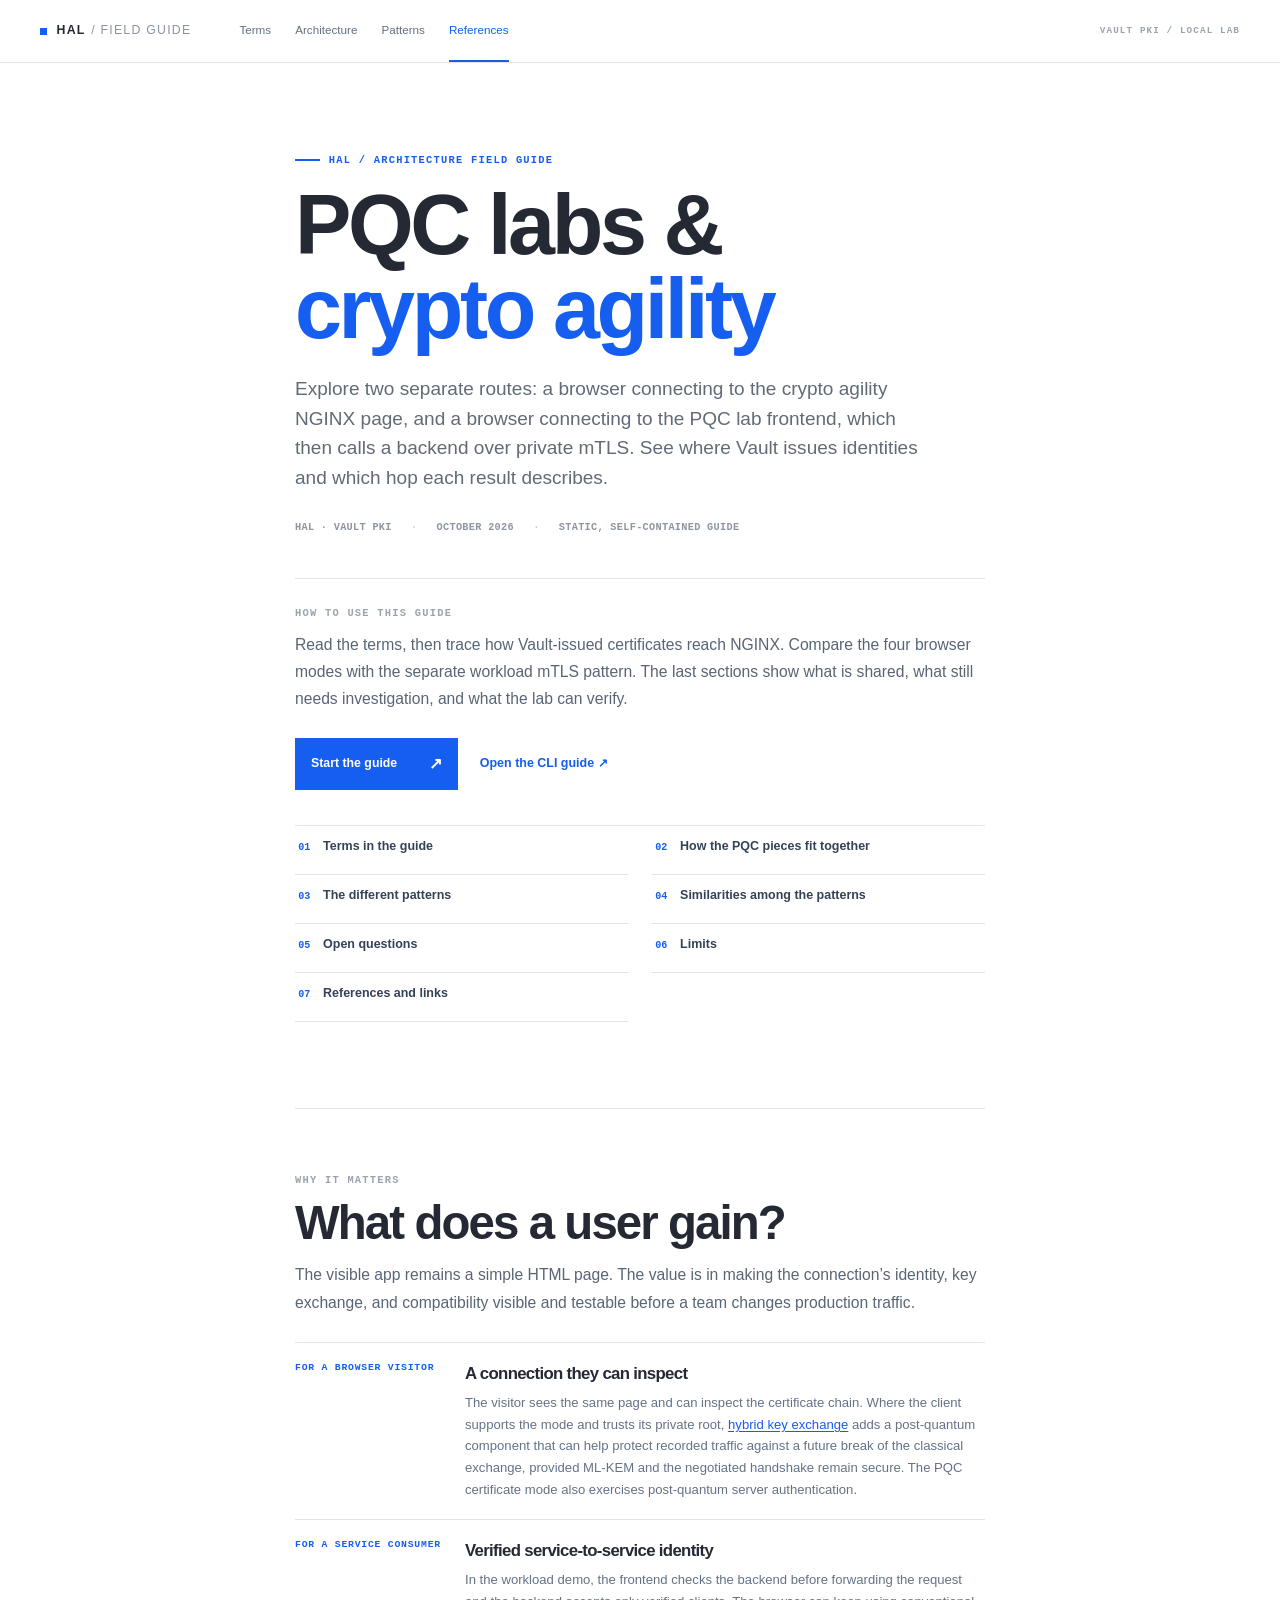
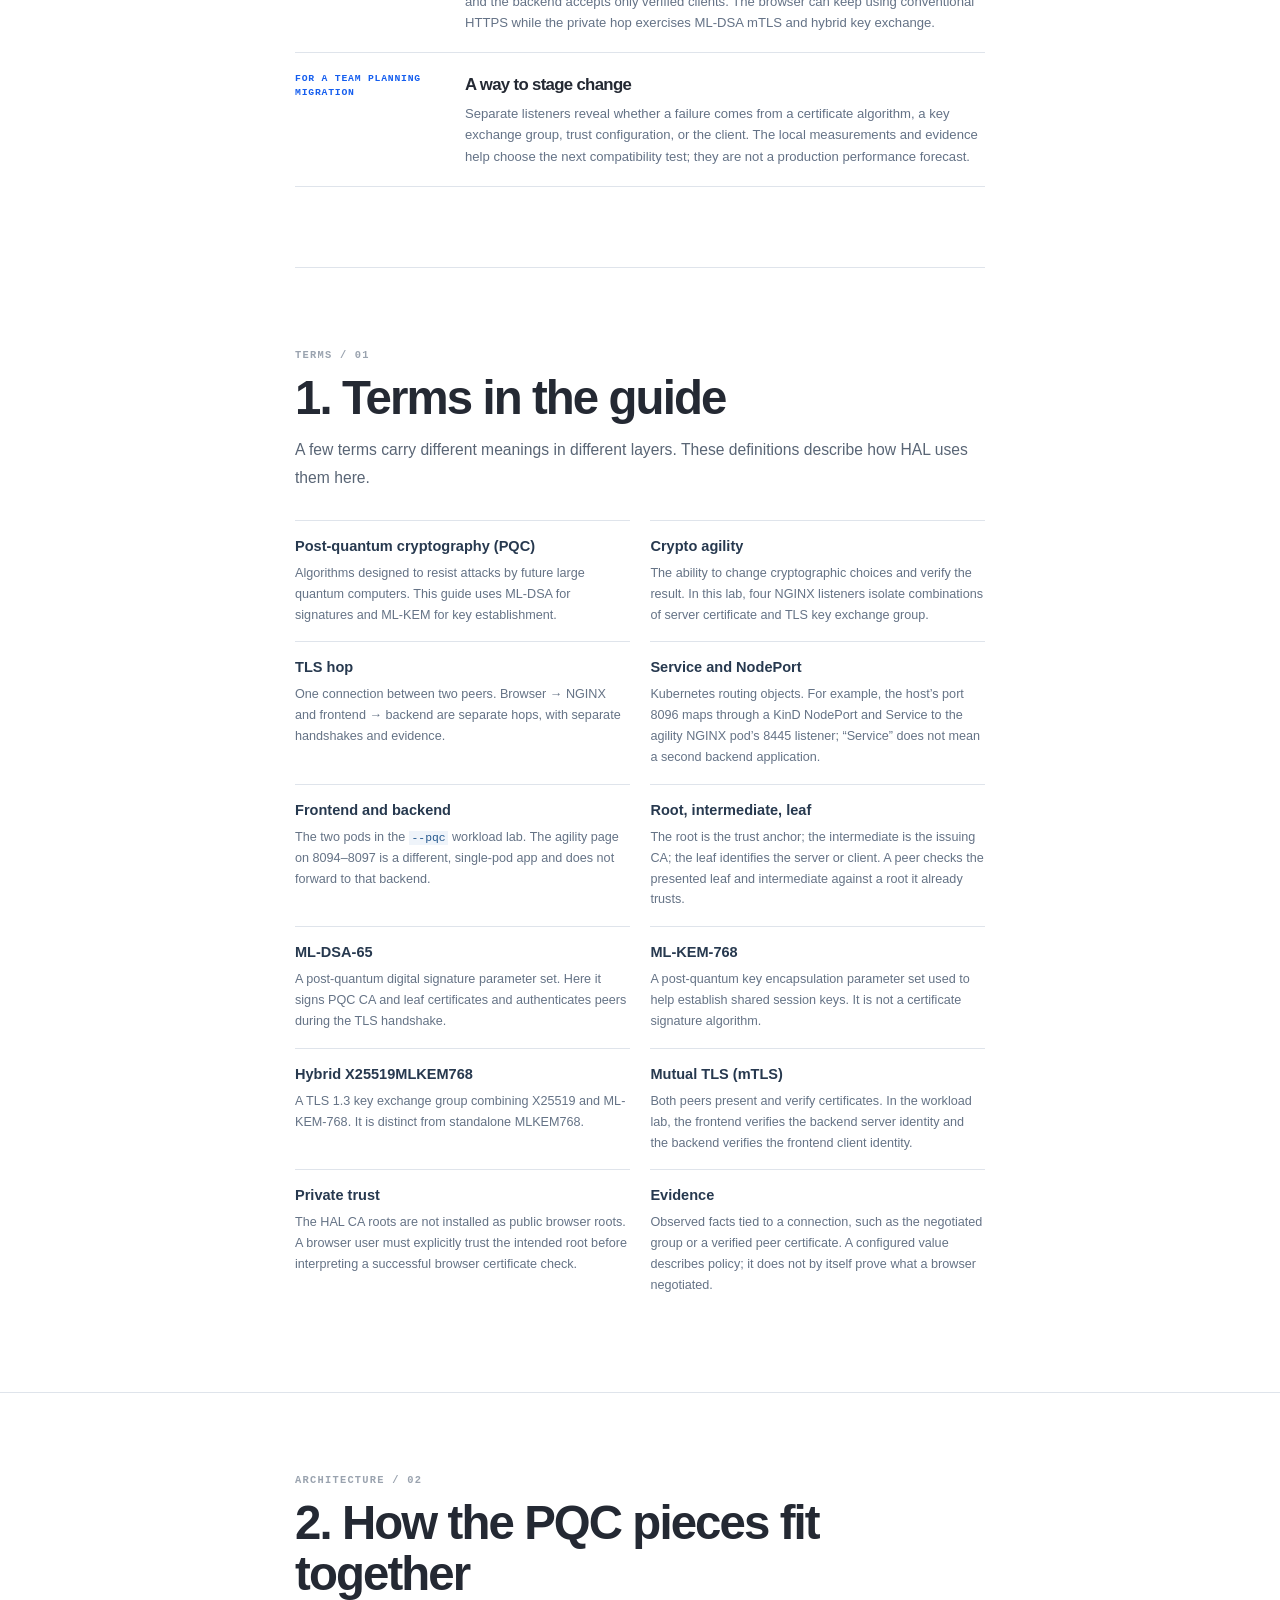
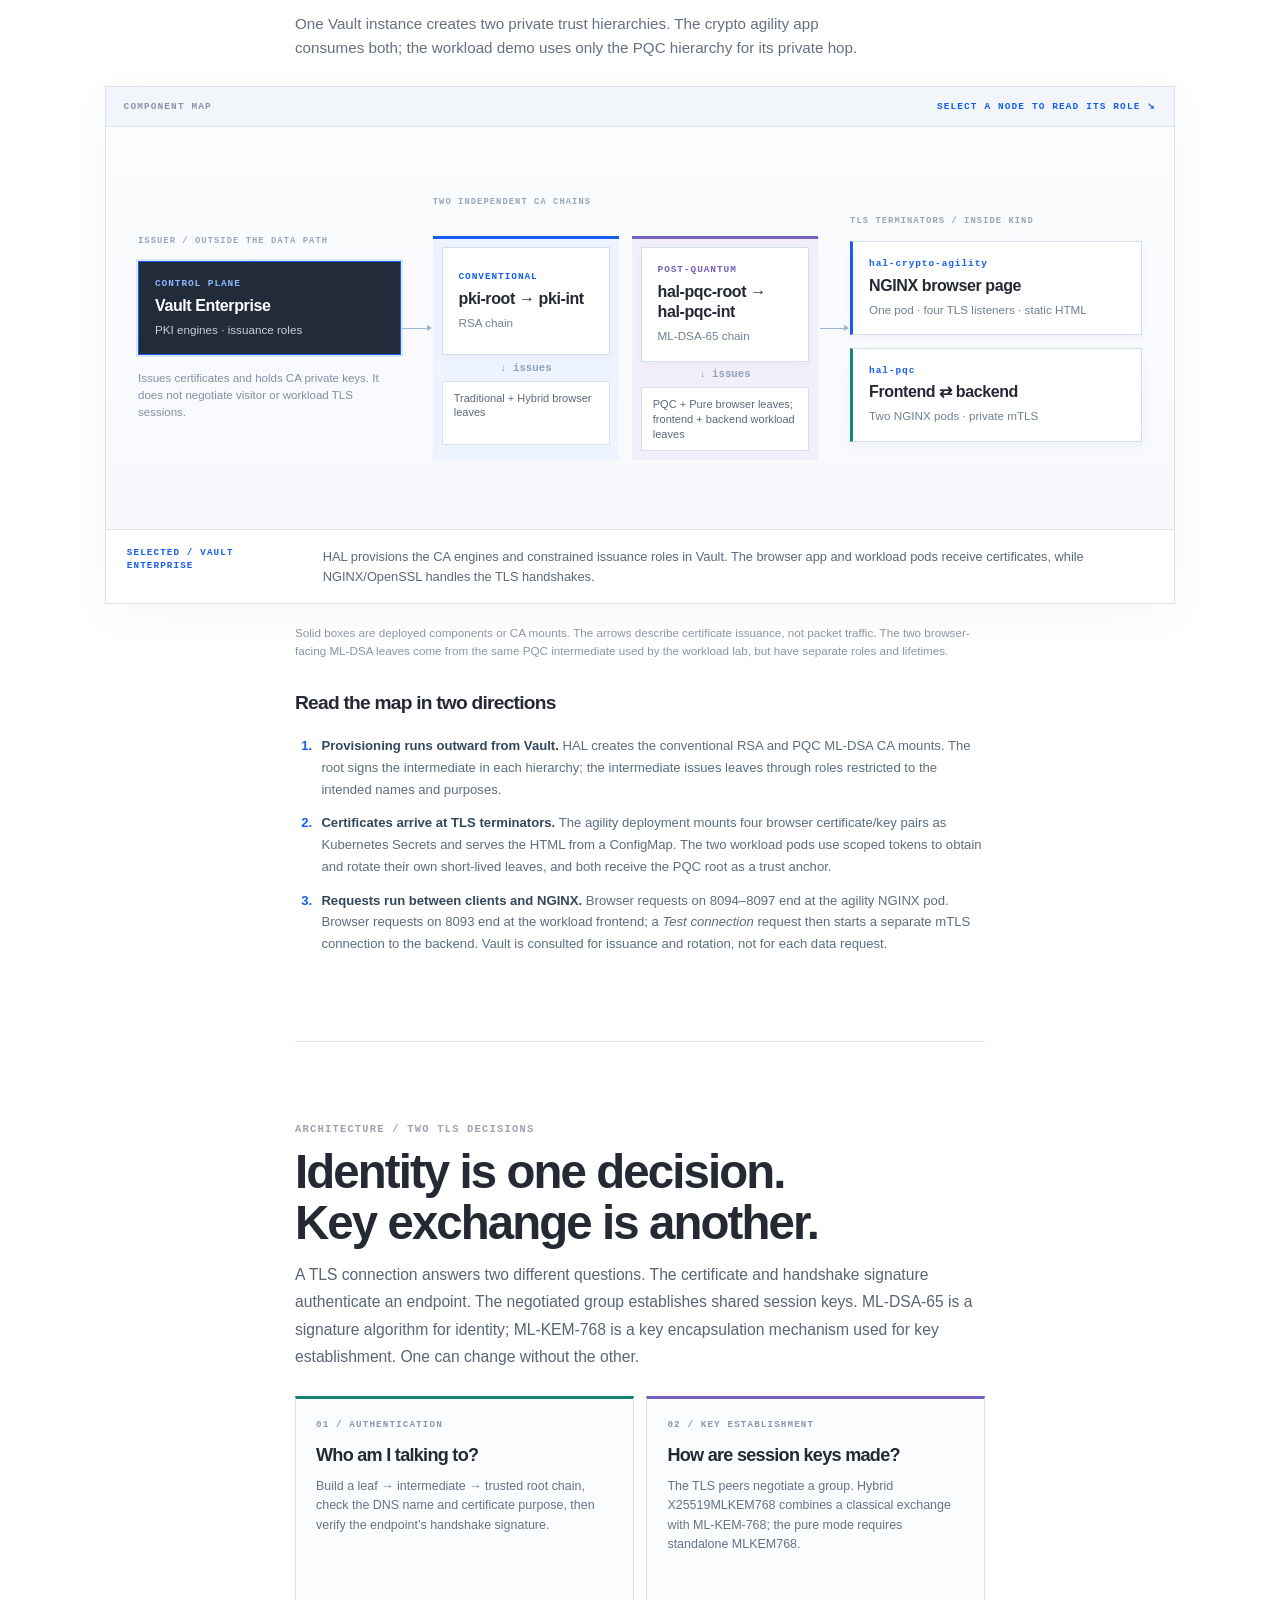
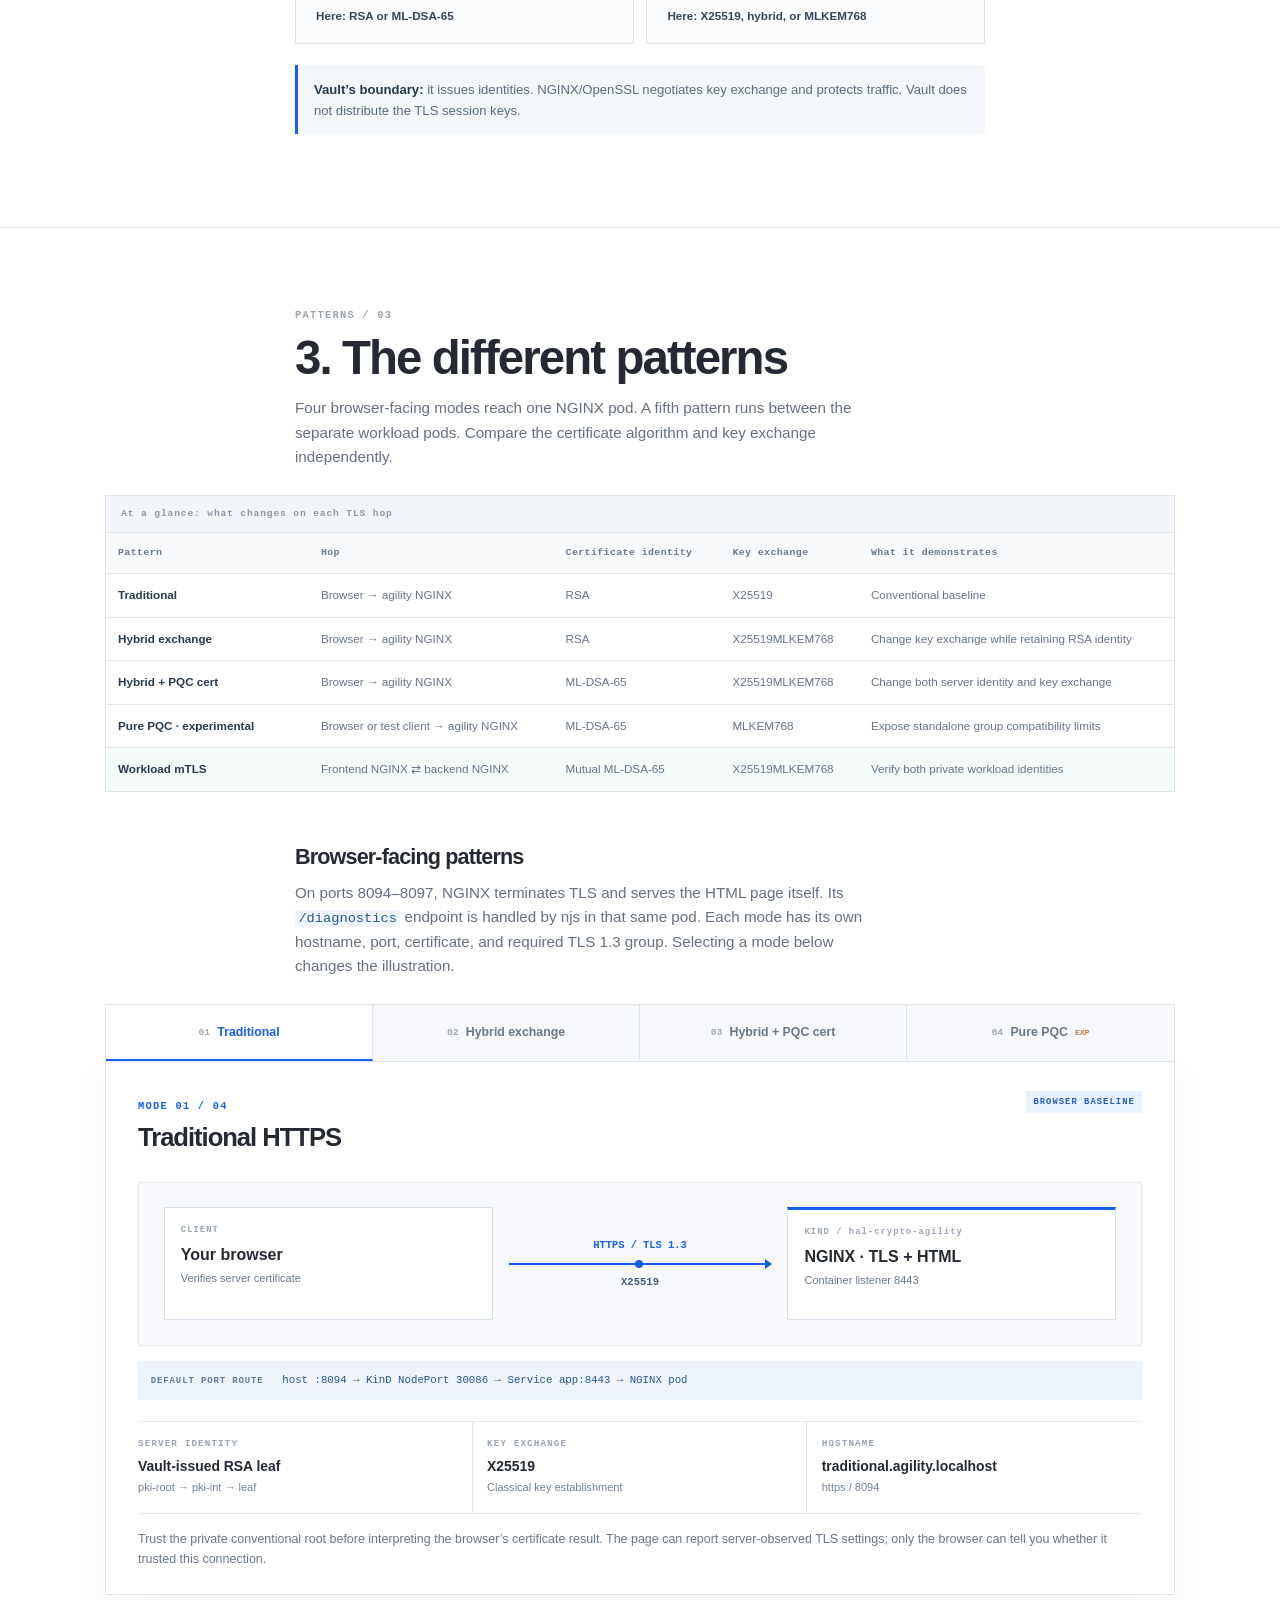
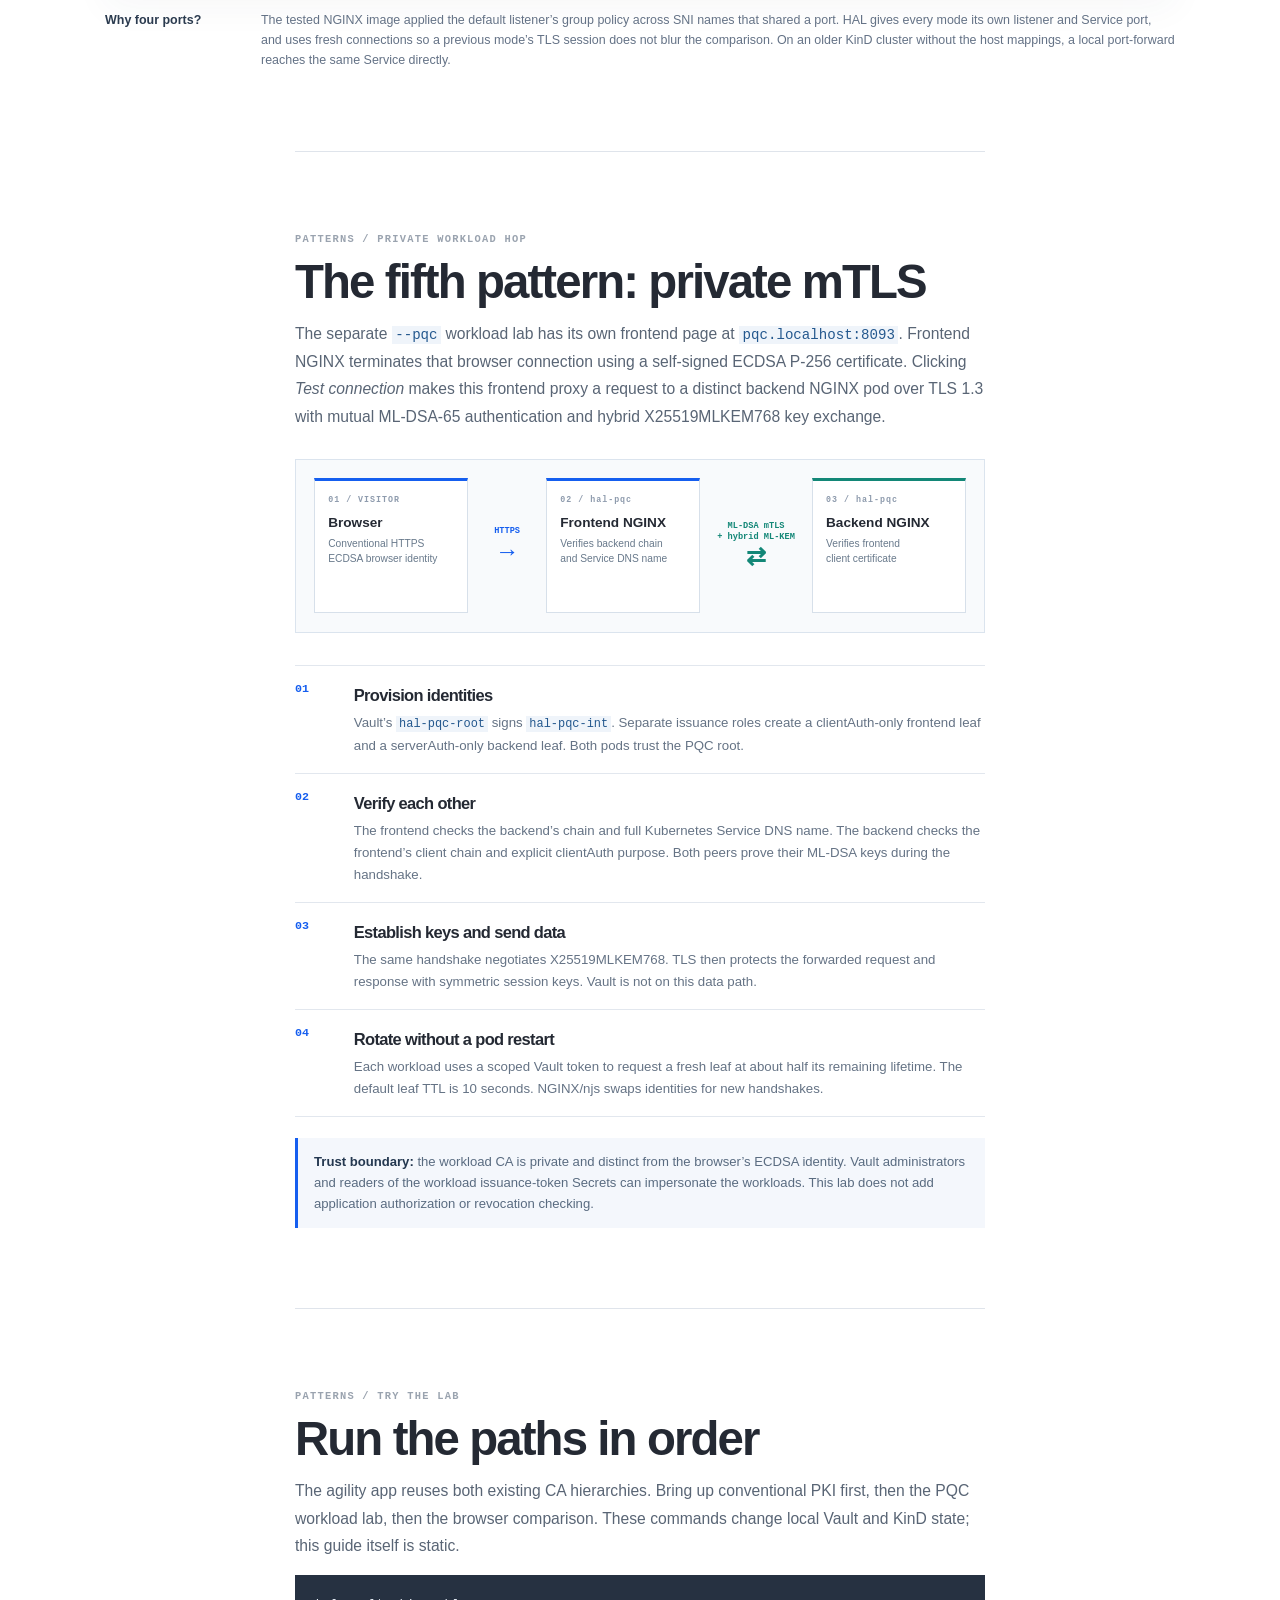
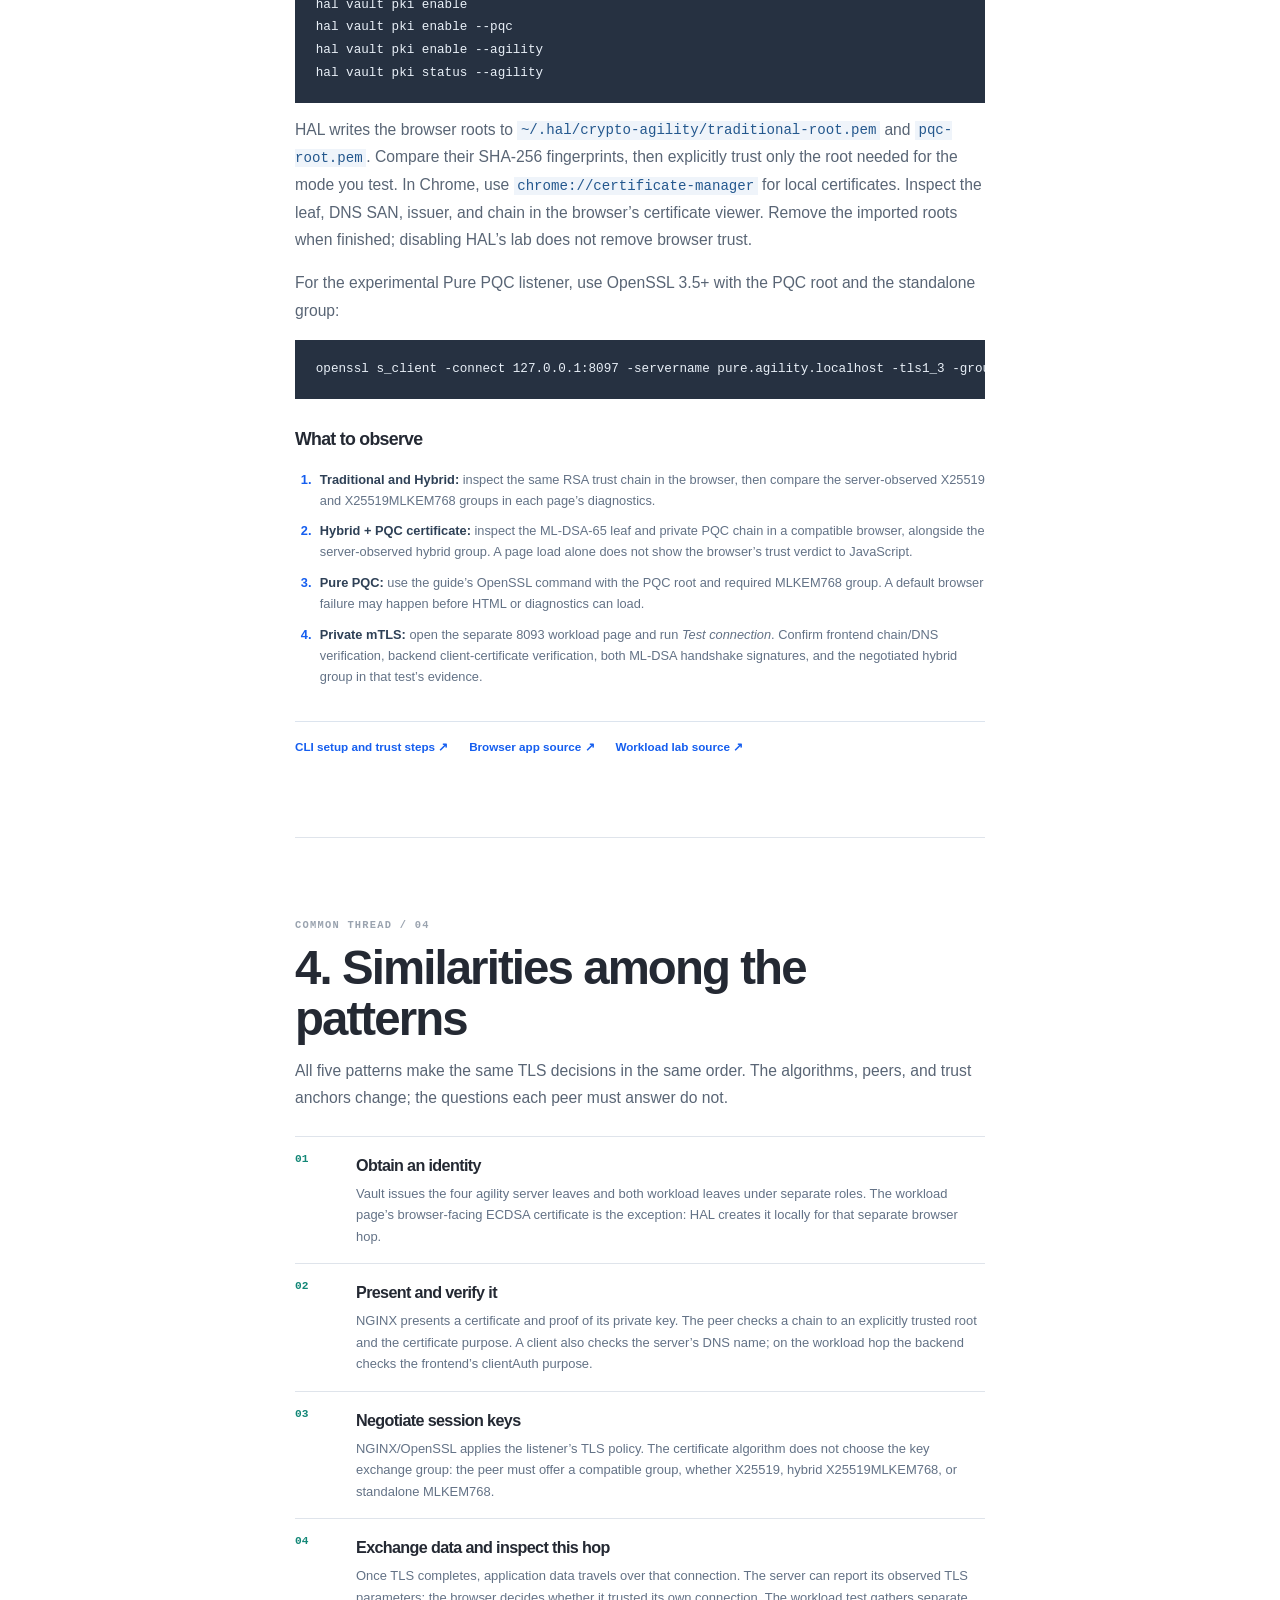
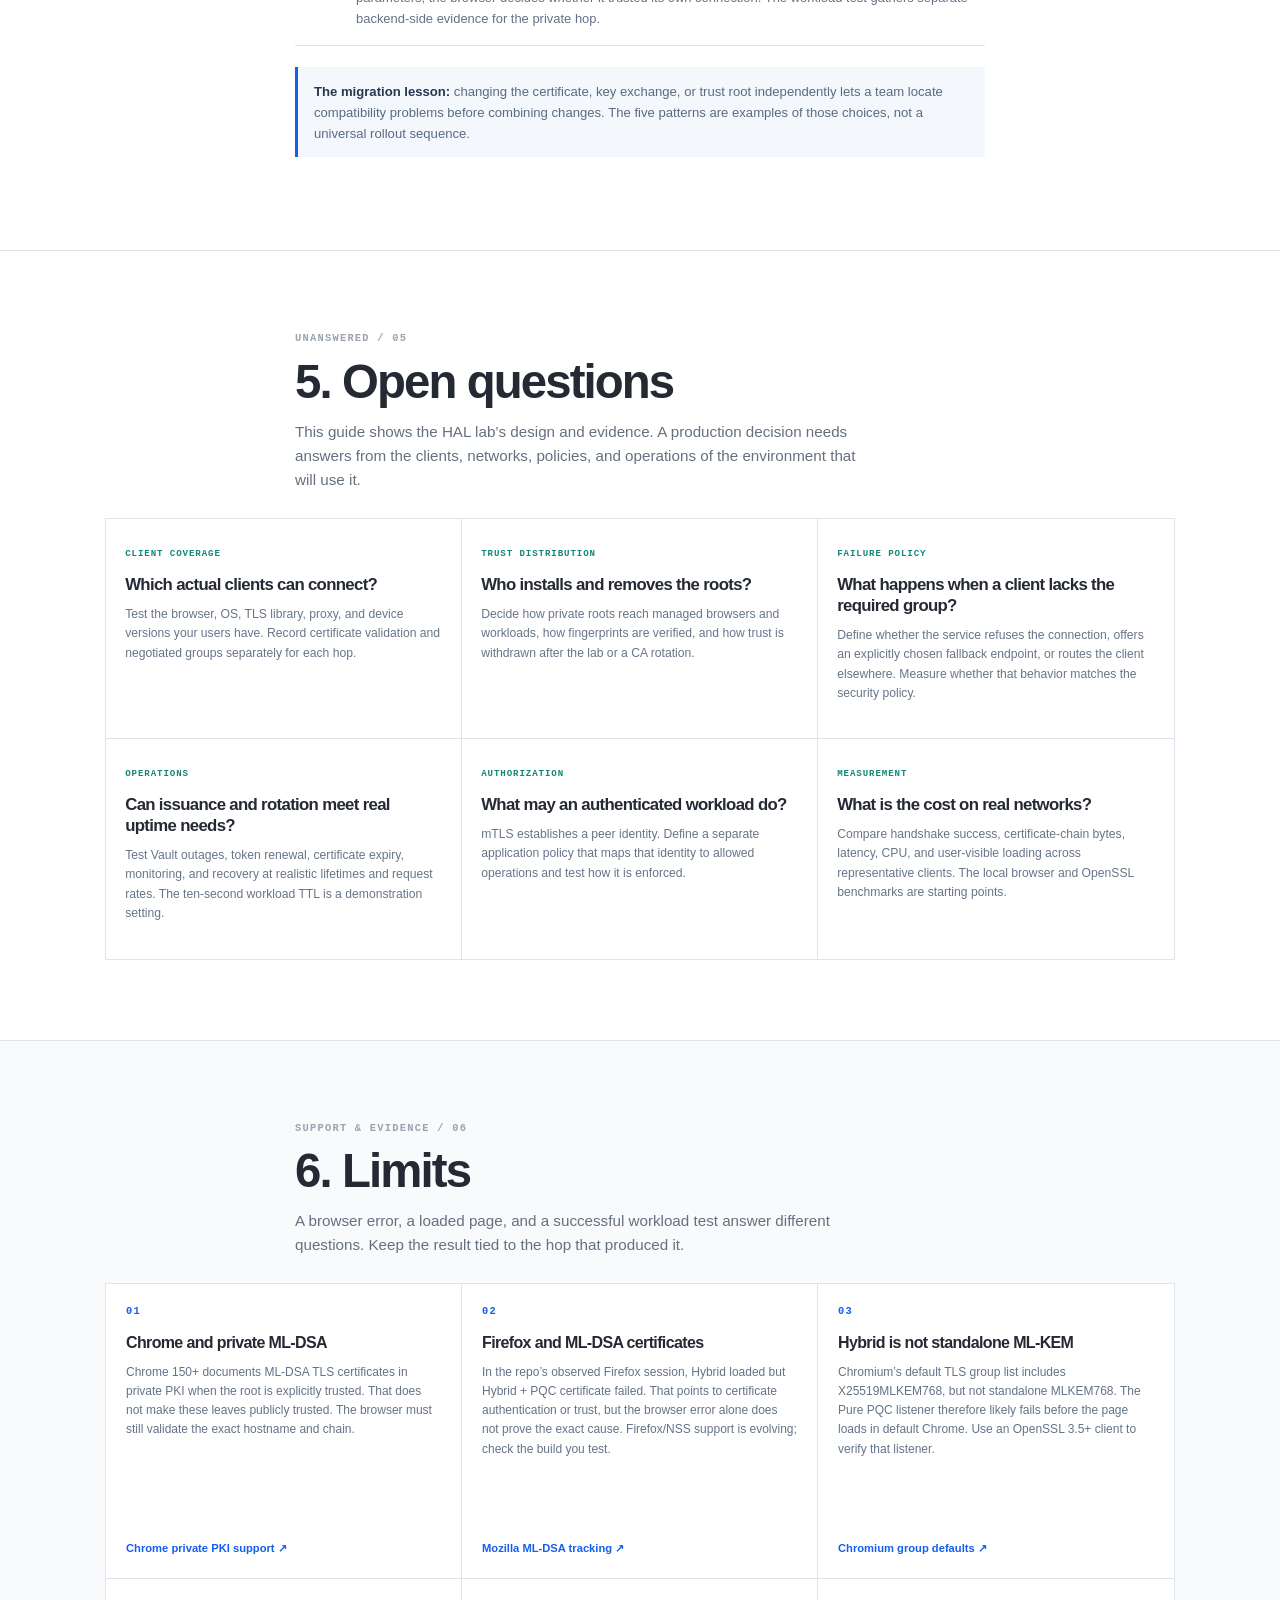
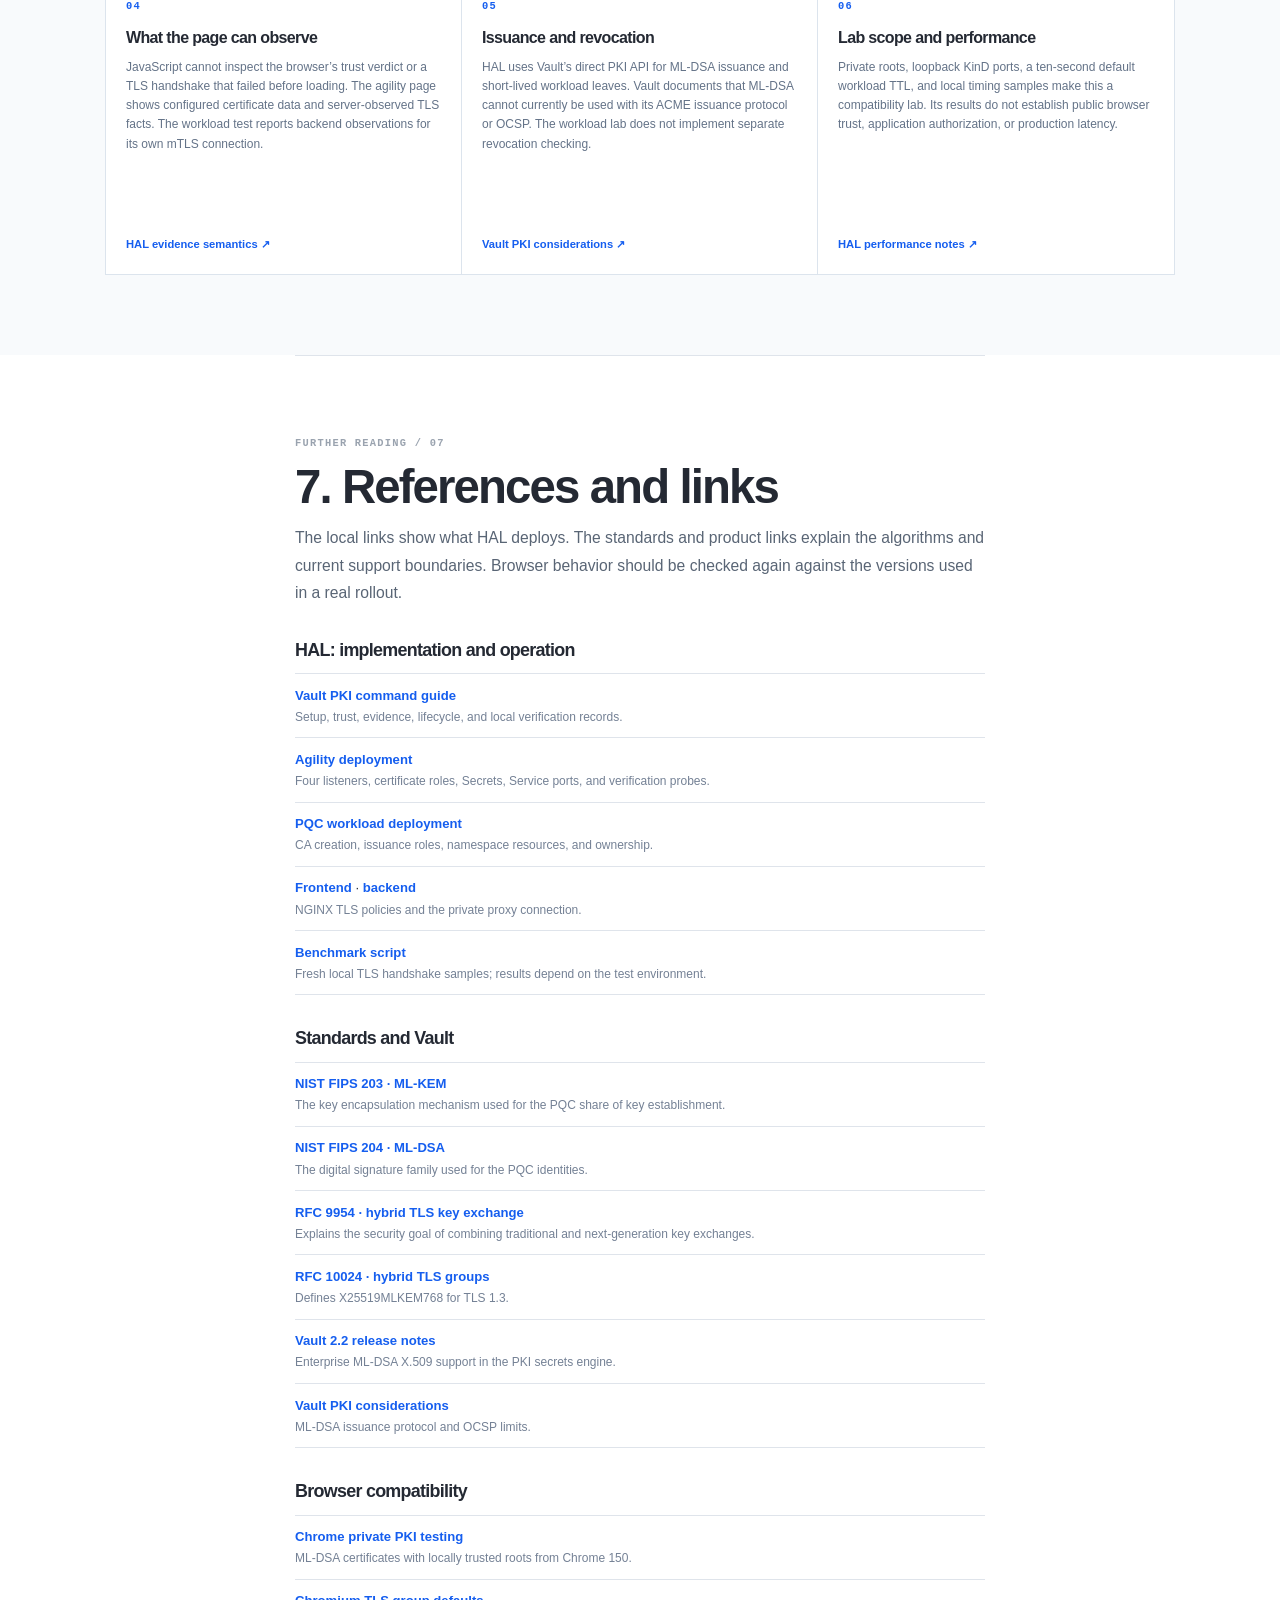
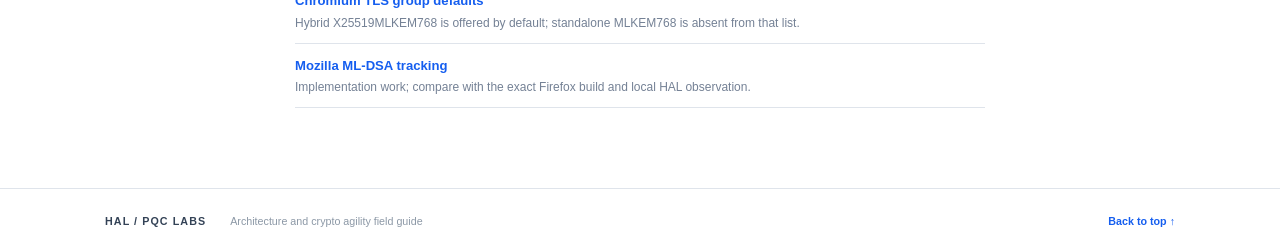
==== docs/pqc-architecture/index.html @ ea477fa9 "feat(vault pki): add browser crypto agility demo Add four HTTPS modes covering traditional, hybrid, " ====
<!doctype html>
<html lang="en">
<head>
  <meta charset="utf-8">
  <meta name="viewport" content="width=device-width, initial-scale=1">
  <meta name="color-scheme" content="light">
  <meta name="description" content="An illustrated guide to HAL's Vault PKI, post-quantum workload lab, and browser crypto agility demo.">
  <title>PQC labs &amp; crypto agility — HAL field guide</title>
  <link rel="stylesheet" href="./styles.css">
  <script src="./app.js" defer></script>
</head>
<body>
  <a class="skip-link" href="#main">Skip to content</a>
  <header class="site-header">
    <div class="site-header__inner">
      <a class="brand" href="#top" aria-label="HAL field guide, back to top"><span class="brand__mark" aria-hidden="true"></span> HAL <span class="brand__light">/ FIELD GUIDE</span></a>
      <nav class="site-nav" aria-label="Guide sections"><a href="#terms">Terms</a><a href="#map">Architecture</a><a href="#browser-paths">Patterns</a><a href="#references">References</a></nav>
      <span class="header-tag">VAULT PKI / LOCAL LAB</span>
    </div>
  </header>
  <main id="main">
    <section class="hero reading" id="top" aria-labelledby="page-title">
      <div class="eyebrow"><span class="eyebrow__line"></span> HAL / ARCHITECTURE FIELD GUIDE</div>
      <h1 id="page-title">PQC labs &amp;<br><em>crypto agility</em></h1>
      <p class="hero__lead">Explore two separate routes: a browser connecting to the crypto agility NGINX page, and a browser connecting to the PQC lab frontend, which then calls a backend over private mTLS. See where Vault issues identities and which hop each result describes.</p>
      <div class="hero__meta"><span>HAL · Vault PKI</span><span>October 2026</span><span>Static, self-contained guide</span></div>
      <div class="hero__rule"></div>
      <div class="section-kicker">HOW TO USE THIS GUIDE</div>
      <p class="body-copy">Read the terms, then trace how Vault-issued certificates reach NGINX. Compare the four browser modes with the separate workload mTLS pattern. The last sections show what is shared, what still needs investigation, and what the lab can verify.</p>
      <div class="hero__actions"><a class="button button--primary" href="#value">Start the guide <span aria-hidden="true">↗</span></a><a class="text-link" href="../commands/vault-pki.md">Open the CLI guide <span aria-hidden="true">↗</span></a></div>
      <ol class="contents-list" aria-label="Contents">
        <li><a href="#terms"><span>01</span> Terms in the guide</a></li>
        <li><a href="#map"><span>02</span> How the PQC pieces fit together</a></li>
        <li><a href="#browser-paths"><span>03</span> The different patterns</a></li>
        <li><a href="#similarities"><span>04</span> Similarities among the patterns</a></li>
        <li><a href="#questions"><span>05</span> Open questions</a></li>
        <li><a href="#limits"><span>06</span> Limits</a></li>
        <li><a href="#references"><span>07</span> References and links</a></li>
      </ol>
    </section>

    <section class="section reading value-section" id="value" aria-labelledby="value-title">
      <span class="section-kicker">WHY IT MATTERS</span><h2 id="value-title">What does a user gain?</h2>
      <p class="body-copy">The visible app remains a simple HTML page. The value is in making the connection’s identity, key exchange, and compatibility visible and testable before a team changes production traffic.</p>
      <div class="value-list">
        <article><span>FOR A BROWSER VISITOR</span><h3>A connection they can inspect</h3><p>The visitor sees the same page and can inspect the certificate chain. Where the client supports the mode and trusts its private root, <a href="https://www.rfc-editor.org/rfc/rfc9954.html">hybrid key exchange</a> adds a post-quantum component that can help protect recorded traffic against a future break of the classical exchange, provided ML-KEM and the negotiated handshake remain secure. The PQC certificate mode also exercises post-quantum server authentication.</p></article>
        <article><span>FOR A SERVICE CONSUMER</span><h3>Verified service-to-service identity</h3><p>In the workload demo, the frontend checks the backend before forwarding the request and the backend accepts only verified clients. The browser can keep using conventional HTTPS while the private hop exercises ML-DSA mTLS and hybrid key exchange.</p></article>
        <article><span>FOR A TEAM PLANNING MIGRATION</span><h3>A way to stage change</h3><p>Separate listeners reveal whether a failure comes from a certificate algorithm, a key exchange group, trust configuration, or the client. The local measurements and evidence help choose the next compatibility test; they are not a production performance forecast.</p></article>
      </div>
    </section>

    <section class="section reading" id="terms" aria-labelledby="terms-title">
      <span class="section-kicker">TERMS / 01</span><h2 id="terms-title">1. Terms in the guide</h2>
      <p class="body-copy">A few terms carry different meanings in different layers. These definitions describe how HAL uses them here.</p>
      <dl class="terms-list">
        <div><dt>Post-quantum cryptography (PQC)</dt><dd>Algorithms designed to resist attacks by future large quantum computers. This guide uses ML-DSA for signatures and ML-KEM for key establishment.</dd></div>
        <div><dt>Crypto agility</dt><dd>The ability to change cryptographic choices and verify the result. In this lab, four NGINX listeners isolate combinations of server certificate and TLS key exchange group.</dd></div>
        <div><dt>TLS hop</dt><dd>One connection between two peers. Browser → NGINX and frontend → backend are separate hops, with separate handshakes and evidence.</dd></div>
        <div><dt>Service and NodePort</dt><dd>Kubernetes routing objects. For example, the host’s port 8096 maps through a KinD NodePort and Service to the agility NGINX pod’s 8445 listener; “Service” does not mean a second backend application.</dd></div>
        <div><dt>Frontend and backend</dt><dd>The two pods in the <code>--pqc</code> workload lab. The agility page on 8094–8097 is a different, single-pod app and does not forward to that backend.</dd></div>
        <div><dt>Root, intermediate, leaf</dt><dd>The root is the trust anchor; the intermediate is the issuing CA; the leaf identifies the server or client. A peer checks the presented leaf and intermediate against a root it already trusts.</dd></div>
        <div><dt>ML-DSA-65</dt><dd>A post-quantum digital signature parameter set. Here it signs PQC CA and leaf certificates and authenticates peers during the TLS handshake.</dd></div>
        <div><dt>ML-KEM-768</dt><dd>A post-quantum key encapsulation parameter set used to help establish shared session keys. It is not a certificate signature algorithm.</dd></div>
        <div><dt>Hybrid X25519MLKEM768</dt><dd>A TLS 1.3 key exchange group combining X25519 and ML-KEM-768. It is distinct from standalone MLKEM768.</dd></div>
        <div><dt>Mutual TLS (mTLS)</dt><dd>Both peers present and verify certificates. In the workload lab, the frontend verifies the backend server identity and the backend verifies the frontend client identity.</dd></div>
        <div><dt>Private trust</dt><dd>The HAL CA roots are not installed as public browser roots. A browser user must explicitly trust the intended root before interpreting a successful browser certificate check.</dd></div>
        <div><dt>Evidence</dt><dd>Observed facts tied to a connection, such as the negotiated group or a verified peer certificate. A configured value describes policy; it does not by itself prove what a browser negotiated.</dd></div>
      </dl>
    </section>

    <section class="section section--wide" id="map" aria-labelledby="map-title">
      <div class="section-heading reading"><span class="section-kicker">ARCHITECTURE / 02</span><h2 id="map-title">2. How the PQC pieces fit together</h2><p>One Vault instance creates two private trust hierarchies. The crypto agility app consumes both; the workload demo uses only the PQC hierarchy for its private hop.</p></div>
      <div class="map-shell">
        <div class="map-topline"><span>COMPONENT MAP</span><span>SELECT A NODE TO READ ITS ROLE ↘</span></div>
        <div class="mind-map" aria-label="Vault PKI architecture map">
          <div class="map-source"><span class="map-caption">ISSUER / OUTSIDE THE DATA PATH</span><button class="map-node map-node--vault" type="button" data-map="vault" aria-pressed="true"><small>CONTROL PLANE</small><strong>Vault Enterprise</strong><span>PKI engines · issuance roles</span></button><div class="map-source-note">Issues certificates and holds CA private keys. It does not negotiate visitor or workload TLS sessions.</div></div>
          <div class="map-chains"><span class="map-caption">TWO INDEPENDENT CA CHAINS</span><div class="chain-group chain-group--classic"><button class="map-node" type="button" data-map="classic" aria-pressed="false"><small>CONVENTIONAL</small><strong>pki-root → pki-int</strong><span>RSA chain</span></button><div class="chain-arrow" aria-hidden="true">↓ issues</div><div class="chain-leaves">Traditional + Hybrid browser leaves</div></div><div class="chain-group chain-group--pqc"><button class="map-node" type="button" data-map="pqc" aria-pressed="false"><small>POST-QUANTUM</small><strong>hal-pqc-root → hal-pqc-int</strong><span>ML-DSA-65 chain</span></button><div class="chain-arrow" aria-hidden="true">↓ issues</div><div class="chain-leaves">PQC + Pure browser leaves; frontend + backend workload leaves</div></div></div>
          <div class="map-consumers"><span class="map-caption">TLS TERMINATORS / INSIDE KIND</span><button class="map-node map-node--app" type="button" data-map="agility" aria-pressed="false"><small>hal-crypto-agility</small><strong>NGINX browser page</strong><span>One pod · four TLS listeners · static HTML</span></button><button class="map-node map-node--workload" type="button" data-map="workloads" aria-pressed="false"><small>hal-pqc</small><strong>Frontend ⇄ backend</strong><span>Two NGINX pods · private mTLS</span></button></div>
        </div>
        <div class="map-detail" id="map-detail" aria-live="polite"><span class="map-detail__label">SELECTED / VAULT ENTERPRISE</span><p>HAL provisions the CA engines and constrained issuance roles in Vault. The browser app and workload pods receive certificates, while NGINX/OpenSSL handles the TLS handshakes.</p></div>
      </div>
      <p class="figure-note reading">Solid boxes are deployed components or CA mounts. The arrows describe certificate issuance, not packet traffic. The two browser-facing ML-DSA leaves come from the same PQC intermediate used by the workload lab, but have separate roles and lifetimes.</p>
      <div class="architecture-story reading">
        <h3>Read the map in two directions</h3>
        <ol>
          <li><strong>Provisioning runs outward from Vault.</strong> HAL creates the conventional RSA and PQC ML-DSA CA mounts. The root signs the intermediate in each hierarchy; the intermediate issues leaves through roles restricted to the intended names and purposes.</li>
          <li><strong>Certificates arrive at TLS terminators.</strong> The agility deployment mounts four browser certificate/key pairs as Kubernetes Secrets and serves the HTML from a ConfigMap. The two workload pods use scoped tokens to obtain and rotate their own short-lived leaves, and both receive the PQC root as a trust anchor.</li>
          <li><strong>Requests run between clients and NGINX.</strong> Browser requests on 8094–8097 end at the agility NGINX pod. Browser requests on 8093 end at the workload frontend; a <em>Test connection</em> request then starts a separate mTLS connection to the backend. Vault is consulted for issuance and rotation, not for each data request.</li>
        </ol>
      </div>
    </section>

    <section class="section reading" id="separation" aria-labelledby="separation-title">
      <span class="section-kicker">ARCHITECTURE / TWO TLS DECISIONS</span><h2 id="separation-title">Identity is one decision.<br>Key exchange is another.</h2>
      <p class="body-copy">A TLS connection answers two different questions. The certificate and handshake signature authenticate an endpoint. The negotiated group establishes shared session keys. ML-DSA-65 is a signature algorithm for identity; ML-KEM-768 is a key encapsulation mechanism used for key establishment. One can change without the other.</p>
      <div class="concept-grid"><div class="concept concept--identity"><span>01 / AUTHENTICATION</span><h3>Who am I talking to?</h3><p>Build a leaf → intermediate → trusted root chain, check the DNS name and certificate purpose, then verify the endpoint’s handshake signature.</p><strong>Here: RSA or ML-DSA-65</strong></div><div class="concept concept--keys"><span>02 / KEY ESTABLISHMENT</span><h3>How are session keys made?</h3><p>The TLS peers negotiate a group. Hybrid X25519MLKEM768 combines a classical exchange with ML-KEM-768; the pure mode requires standalone MLKEM768.</p><strong>Here: X25519, hybrid, or MLKEM768</strong></div></div>
      <p class="inline-note"><strong>Vault’s boundary:</strong> it issues identities. NGINX/OpenSSL negotiates key exchange and protects traffic. Vault does not distribute the TLS session keys.</p>
    </section>

    <section class="section section--wide" id="browser-paths" aria-labelledby="browser-title">
      <div class="section-heading reading"><span class="section-kicker">PATTERNS / 03</span><h2 id="browser-title">3. The different patterns</h2><p>Four browser-facing modes reach one NGINX pod. A fifth pattern runs between the separate workload pods. Compare the certificate algorithm and key exchange independently.</p></div>
      <div class="pattern-matrix-wrap"><table class="pattern-matrix"><caption>At a glance: what changes on each TLS hop</caption><thead><tr><th scope="col">Pattern</th><th scope="col">Hop</th><th scope="col">Certificate identity</th><th scope="col">Key exchange</th><th scope="col">What it demonstrates</th></tr></thead><tbody>
        <tr><th scope="row">Traditional</th><td>Browser → agility NGINX</td><td>RSA</td><td>X25519</td><td>Conventional baseline</td></tr>
        <tr><th scope="row">Hybrid exchange</th><td>Browser → agility NGINX</td><td>RSA</td><td>X25519MLKEM768</td><td>Change key exchange while retaining RSA identity</td></tr>
        <tr><th scope="row">Hybrid + PQC cert</th><td>Browser → agility NGINX</td><td>ML-DSA-65</td><td>X25519MLKEM768</td><td>Change both server identity and key exchange</td></tr>
        <tr><th scope="row">Pure PQC · experimental</th><td>Browser or test client → agility NGINX</td><td>ML-DSA-65</td><td>MLKEM768</td><td>Expose standalone group compatibility limits</td></tr>
        <tr><th scope="row">Workload mTLS</th><td>Frontend NGINX ⇄ backend NGINX</td><td>Mutual ML-DSA-65</td><td>X25519MLKEM768</td><td>Verify both private workload identities</td></tr>
      </tbody></table></div>
      <div class="section-heading reading pattern-intro"><h3>Browser-facing patterns</h3><p>On ports 8094–8097, NGINX terminates TLS and serves the HTML page itself. Its <code>/diagnostics</code> endpoint is handled by njs in that same pod. Each mode has its own hostname, port, certificate, and required TLS 1.3 group. Selecting a mode below changes the illustration.</p></div>
      <div class="mode-tabs" role="group" aria-label="Illustrated crypto agility mode"><button type="button" class="mode-tab" data-mode="traditional" aria-pressed="true"><span>01</span> Traditional</button><button type="button" class="mode-tab" data-mode="hybrid" aria-pressed="false"><span>02</span> Hybrid exchange</button><button type="button" class="mode-tab" data-mode="pqc" aria-pressed="false"><span>03</span> Hybrid + PQC cert</button><button type="button" class="mode-tab" data-mode="pure" aria-pressed="false"><span>04</span> Pure PQC <sup>EXP</sup></button></div>
      <div class="route-panel" id="mode-panel" aria-live="polite">
        <div class="route-panel__head"><div><span class="route-panel__index" id="mode-index">MODE 01 / 04</span><h3 id="mode-title">Traditional HTTPS</h3></div><span class="route-panel__status" id="mode-status">BROWSER BASELINE</span></div>
        <div class="traffic-diagram" aria-label="Selected browser traffic route"><div class="traffic-node"><span>CLIENT</span><strong>Your browser</strong><small>Verifies server certificate</small></div><div class="traffic-link"><span>HTTPS / TLS 1.3</span><div class="traffic-link__line"><i></i></div><b id="mode-group-diagram">X25519</b></div><div class="traffic-node traffic-node--server"><span>KIND / hal-crypto-agility</span><strong>NGINX · TLS + HTML</strong><small id="mode-listener">Container listener 8443</small></div></div>
        <div class="route-trace"><span>DEFAULT PORT ROUTE</span><code id="mode-route">host :8094 → KinD NodePort 30086 → Service app:8443 → NGINX pod</code></div>
        <div class="route-facts"><div><span>SERVER IDENTITY</span><strong id="mode-cert">Vault-issued RSA leaf</strong><small id="mode-chain">pki-root → pki-int → leaf</small></div><div><span>KEY EXCHANGE</span><strong id="mode-group">X25519</strong><small id="mode-key-note">Classical key establishment</small></div><div><span>HOSTNAME</span><strong id="mode-host">traditional.agility.localhost</strong><small id="mode-port">https / 8094</small></div></div>
        <p class="route-panel__note" id="mode-note">Trust the private conventional root before interpreting the browser’s certificate result. The page can report server-observed TLS settings; only the browser can tell you whether it trusted this connection.</p>
      </div>
      <div class="mode-takeaway reading"><strong>Why four ports?</strong><p>The tested NGINX image applied the default listener’s group policy across SNI names that shared a port. HAL gives every mode its own listener and Service port, and uses fresh connections so a previous mode’s TLS session does not blur the comparison. On an older KinD cluster without the host mappings, a local port-forward reaches the same Service directly.</p></div>
    </section>

    <section class="section reading" id="private-mtls" aria-labelledby="mtls-title">
      <span class="section-kicker">PATTERNS / PRIVATE WORKLOAD HOP</span><h2 id="mtls-title">The fifth pattern: private mTLS</h2>
      <p class="body-copy">The separate <code>--pqc</code> workload lab has its own frontend page at <code>pqc.localhost:8093</code>. Frontend NGINX terminates that browser connection using a self-signed ECDSA P-256 certificate. Clicking <em>Test connection</em> makes this frontend proxy a request to a distinct backend NGINX pod over TLS 1.3 with mutual ML-DSA-65 authentication and hybrid X25519MLKEM768 key exchange.</p>
      <div class="mtls-path" aria-label="PQC workload traffic path"><div class="mtls-path__node"><span>01 / VISITOR</span><strong>Browser</strong><small>Conventional HTTPS<br>ECDSA browser identity</small></div><div class="mtls-path__edge mtls-path__edge--browser"><span>HTTPS</span><b aria-hidden="true">→</b></div><div class="mtls-path__node"><span>02 / hal-pqc</span><strong>Frontend NGINX</strong><small>Verifies backend chain<br>and Service DNS name</small></div><div class="mtls-path__edge mtls-path__edge--pqc"><span>ML-DSA mTLS<br>+ hybrid ML-KEM</span><b aria-hidden="true">⇄</b></div><div class="mtls-path__node"><span>03 / hal-pqc</span><strong>Backend NGINX</strong><small>Verifies frontend<br>client certificate</small></div></div>
      <ol class="sequence"><li><span>01</span><div><h3>Provision identities</h3><p>Vault’s <code>hal-pqc-root</code> signs <code>hal-pqc-int</code>. Separate issuance roles create a clientAuth-only frontend leaf and a serverAuth-only backend leaf. Both pods trust the PQC root.</p></div></li><li><span>02</span><div><h3>Verify each other</h3><p>The frontend checks the backend’s chain and full Kubernetes Service DNS name. The backend checks the frontend’s client chain and explicit clientAuth purpose. Both peers prove their ML-DSA keys during the handshake.</p></div></li><li><span>03</span><div><h3>Establish keys and send data</h3><p>The same handshake negotiates X25519MLKEM768. TLS then protects the forwarded request and response with symmetric session keys. Vault is not on this data path.</p></div></li><li><span>04</span><div><h3>Rotate without a pod restart</h3><p>Each workload uses a scoped Vault token to request a fresh leaf at about half its remaining lifetime. The default leaf TTL is 10 seconds. NGINX/njs swaps identities for new handshakes.</p></div></li></ol>
      <div class="inline-note"><strong>Trust boundary:</strong> the workload CA is private and distinct from the browser’s ECDSA identity. Vault administrators and readers of the workload issuance-token Secrets can impersonate the workloads. This lab does not add application authorization or revocation checking.</div>
    </section>

    <section class="section reading" id="run" aria-labelledby="run-title">
      <span class="section-kicker">PATTERNS / TRY THE LAB</span><h2 id="run-title">Run the paths in order</h2><p class="body-copy">The agility app reuses both existing CA hierarchies. Bring up conventional PKI first, then the PQC workload lab, then the browser comparison. These commands change local Vault and KinD state; this guide itself is static.</p>
      <pre class="command-block"><code>hal vault pki enable
hal vault pki enable --pqc
hal vault pki enable --agility
hal vault pki status --agility</code></pre>
      <p class="body-copy">HAL writes the browser roots to <code>~/.hal/crypto-agility/traditional-root.pem</code> and <code>pqc-root.pem</code>. Compare their SHA-256 fingerprints, then explicitly trust only the root needed for the mode you test. In Chrome, use <code>chrome://certificate-manager</code> for local certificates. Inspect the leaf, DNS SAN, issuer, and chain in the browser’s certificate viewer. Remove the imported roots when finished; disabling HAL’s lab does not remove browser trust.</p>
      <p class="body-copy">For the experimental Pure PQC listener, use OpenSSL 3.5+ with the PQC root and the standalone group:</p>
      <pre class="command-block"><code>openssl s_client -connect 127.0.0.1:8097 -servername pure.agility.localhost -tls1_3 -groups MLKEM768 -verify_return_error -verify_hostname pure.agility.localhost -CAfile ~/.hal/crypto-agility/pqc-root.pem -brief &lt;/dev/null</code></pre>
      <div class="observe-list"><h3>What to observe</h3><ol>
        <li><strong>Traditional and Hybrid:</strong> inspect the same RSA trust chain in the browser, then compare the server-observed X25519 and X25519MLKEM768 groups in each page’s diagnostics.</li>
        <li><strong>Hybrid + PQC certificate:</strong> inspect the ML-DSA-65 leaf and private PQC chain in a compatible browser, alongside the server-observed hybrid group. A page load alone does not show the browser’s trust verdict to JavaScript.</li>
        <li><strong>Pure PQC:</strong> use the guide’s OpenSSL command with the PQC root and required MLKEM768 group. A default browser failure may happen before HTML or diagnostics can load.</li>
        <li><strong>Private mTLS:</strong> open the separate 8093 workload page and run <em>Test connection</em>. Confirm frontend chain/DNS verification, backend client-certificate verification, both ML-DSA handshake signatures, and the negotiated hybrid group in that test’s evidence.</li>
      </ol></div>
      <div class="closing-links"><a href="../commands/vault-pki.md#browser-facing-crypto-agility-demo---agility">CLI setup and trust steps ↗</a><a href="../../cmd/vault/pki-agility/index.html">Browser app source ↗</a><a href="../../cmd/vault/pki-pqc/index.html">Workload lab source ↗</a></div>
    </section>

    <section class="section reading" id="similarities" aria-labelledby="similarities-title">
      <span class="section-kicker">COMMON THREAD / 04</span><h2 id="similarities-title">4. Similarities among the patterns</h2>
      <p class="body-copy">All five patterns make the same TLS decisions in the same order. The algorithms, peers, and trust anchors change; the questions each peer must answer do not.</p>
      <div class="shared-steps">
        <div><span>01</span><div><h3>Obtain an identity</h3><p>Vault issues the four agility server leaves and both workload leaves under separate roles. The workload page’s browser-facing ECDSA certificate is the exception: HAL creates it locally for that separate browser hop.</p></div></div>
        <div><span>02</span><div><h3>Present and verify it</h3><p>NGINX presents a certificate and proof of its private key. The peer checks a chain to an explicitly trusted root and the certificate purpose. A client also checks the server’s DNS name; on the workload hop the backend checks the frontend’s clientAuth purpose.</p></div></div>
        <div><span>03</span><div><h3>Negotiate session keys</h3><p>NGINX/OpenSSL applies the listener’s TLS policy. The certificate algorithm does not choose the key exchange group: the peer must offer a compatible group, whether X25519, hybrid X25519MLKEM768, or standalone MLKEM768.</p></div></div>
        <div><span>04</span><div><h3>Exchange data and inspect this hop</h3><p>Once TLS completes, application data travels over that connection. The server can report its observed TLS parameters; the browser decides whether it trusted its own connection. The workload test gathers separate backend-side evidence for the private hop.</p></div></div>
      </div>
      <p class="inline-note"><strong>The migration lesson:</strong> changing the certificate, key exchange, or trust root independently lets a team locate compatibility problems before combining changes. The five patterns are examples of those choices, not a universal rollout sequence.</p>
    </section>

    <section class="section section--wide" id="questions" aria-labelledby="questions-title">
      <div class="section-heading reading"><span class="section-kicker">UNANSWERED / 05</span><h2 id="questions-title">5. Open questions</h2><p>This guide shows the HAL lab’s design and evidence. A production decision needs answers from the clients, networks, policies, and operations of the environment that will use it.</p></div>
      <div class="questions-grid">
        <article><span>CLIENT COVERAGE</span><h3>Which actual clients can connect?</h3><p>Test the browser, OS, TLS library, proxy, and device versions your users have. Record certificate validation and negotiated groups separately for each hop.</p></article>
        <article><span>TRUST DISTRIBUTION</span><h3>Who installs and removes the roots?</h3><p>Decide how private roots reach managed browsers and workloads, how fingerprints are verified, and how trust is withdrawn after the lab or a CA rotation.</p></article>
        <article><span>FAILURE POLICY</span><h3>What happens when a client lacks the required group?</h3><p>Define whether the service refuses the connection, offers an explicitly chosen fallback endpoint, or routes the client elsewhere. Measure whether that behavior matches the security policy.</p></article>
        <article><span>OPERATIONS</span><h3>Can issuance and rotation meet real uptime needs?</h3><p>Test Vault outages, token renewal, certificate expiry, monitoring, and recovery at realistic lifetimes and request rates. The ten-second workload TTL is a demonstration setting.</p></article>
        <article><span>AUTHORIZATION</span><h3>What may an authenticated workload do?</h3><p>mTLS establishes a peer identity. Define a separate application policy that maps that identity to allowed operations and test how it is enforced.</p></article>
        <article><span>MEASUREMENT</span><h3>What is the cost on real networks?</h3><p>Compare handshake success, certificate-chain bytes, latency, CPU, and user-visible loading across representative clients. The local browser and OpenSSL benchmarks are starting points.</p></article>
      </div>
    </section>

    <section class="section section--wide section--limits" id="limits" aria-labelledby="limits-title">
      <div class="section-heading reading"><span class="section-kicker">SUPPORT &amp; EVIDENCE / 06</span><h2 id="limits-title">6. Limits</h2><p>A browser error, a loaded page, and a successful workload test answer different questions. Keep the result tied to the hop that produced it.</p></div>
      <div class="limits-grid">
        <article><span class="limit-number">01</span><h3>Chrome and private ML-DSA</h3><p>Chrome 150+ documents ML-DSA TLS certificates in private PKI when the root is explicitly trusted. That does not make these leaves publicly trusted. The browser must still validate the exact hostname and chain.</p><a href="https://googlechrome.github.io/chromerootprogram/cqrp/testing/">Chrome private PKI support ↗</a></article>
        <article><span class="limit-number">02</span><h3>Firefox and ML-DSA certificates</h3><p>In the repo’s observed Firefox session, Hybrid loaded but Hybrid + PQC certificate failed. That points to certificate authentication or trust, but the browser error alone does not prove the exact cause. Firefox/NSS support is evolving; check the build you test.</p><a href="https://bugzilla.mozilla.org/show_bug.cgi?id=1983320">Mozilla ML-DSA tracking ↗</a></article>
        <article><span class="limit-number">03</span><h3>Hybrid is not standalone ML-KEM</h3><p>Chromium’s default TLS group list includes X25519MLKEM768, but not standalone MLKEM768. The Pure PQC listener therefore likely fails before the page loads in default Chrome. Use an OpenSSL 3.5+ client to verify that listener.</p><a href="https://chromium.googlesource.com/chromium/src/+/lkgr/services/network/public/mojom/ssl_config.mojom">Chromium group defaults ↗</a></article>
        <article><span class="limit-number">04</span><h3>What the page can observe</h3><p>JavaScript cannot inspect the browser’s trust verdict or a TLS handshake that failed before loading. The agility page shows configured certificate data and server-observed TLS facts. The workload test reports backend observations for its own mTLS connection.</p><a href="../commands/vault-pki.md#evidence-semantics">HAL evidence semantics ↗</a></article>
        <article><span class="limit-number">05</span><h3>Issuance and revocation</h3><p>HAL uses Vault’s direct PKI API for ML-DSA issuance and short-lived workload leaves. Vault documents that ML-DSA cannot currently be used with its ACME issuance protocol or OCSP. The workload lab does not implement separate revocation checking.</p><a href="https://developer.hashicorp.com/vault/docs/secrets/pki/considerations">Vault PKI considerations ↗</a></article>
        <article><span class="limit-number">06</span><h3>Lab scope and performance</h3><p>Private roots, loopback KinD ports, a ten-second default workload TTL, and local timing samples make this a compatibility lab. Its results do not establish public browser trust, application authorization, or production latency.</p><a href="../commands/vault-pki.md#performance-comparison">HAL performance notes ↗</a></article>
      </div>
    </section>

    <section class="section reading" id="references" aria-labelledby="references-title">
      <span class="section-kicker">FURTHER READING / 07</span><h2 id="references-title">7. References and links</h2>
      <p class="body-copy">The local links show what HAL deploys. The standards and product links explain the algorithms and current support boundaries. Browser behavior should be checked again against the versions used in a real rollout.</p>
      <div class="reference-group"><h3>HAL: implementation and operation</h3><ul>
        <li><a href="../commands/vault-pki.md">Vault PKI command guide</a><span>Setup, trust, evidence, lifecycle, and local verification records.</span></li>
        <li><a href="../../cmd/vault/pki_agility.go">Agility deployment</a><span>Four listeners, certificate roles, Secrets, Service ports, and verification probes.</span></li>
        <li><a href="../../cmd/vault/pki_pqc.go">PQC workload deployment</a><span>CA creation, issuance roles, namespace resources, and ownership.</span></li>
        <li><a href="../../cmd/vault/pki-pqc/frontend.conf">Frontend</a> · <a href="../../cmd/vault/pki-pqc/backend.conf">backend</a><span>NGINX TLS policies and the private proxy connection.</span></li>
        <li><a href="../../scripts/benchmark_crypto_agility.py">Benchmark script</a><span>Fresh local TLS handshake samples; results depend on the test environment.</span></li>
      </ul></div>
      <div class="reference-group"><h3>Standards and Vault</h3><ul>
        <li><a href="https://csrc.nist.gov/pubs/fips/203/final">NIST FIPS 203 · ML-KEM</a><span>The key encapsulation mechanism used for the PQC share of key establishment.</span></li>
        <li><a href="https://csrc.nist.gov/pubs/fips/204/final">NIST FIPS 204 · ML-DSA</a><span>The digital signature family used for the PQC identities.</span></li>
        <li><a href="https://www.rfc-editor.org/rfc/rfc9954.html">RFC 9954 · hybrid TLS key exchange</a><span>Explains the security goal of combining traditional and next-generation key exchanges.</span></li>
        <li><a href="https://www.rfc-editor.org/rfc/rfc10024.html">RFC 10024 · hybrid TLS groups</a><span>Defines X25519MLKEM768 for TLS 1.3.</span></li>
        <li><a href="https://developer.hashicorp.com/vault/docs/updates/release-notes">Vault 2.2 release notes</a><span>Enterprise ML-DSA X.509 support in the PKI secrets engine.</span></li>
        <li><a href="https://developer.hashicorp.com/vault/docs/secrets/pki/considerations">Vault PKI considerations</a><span>ML-DSA issuance protocol and OCSP limits.</span></li>
      </ul></div>
      <div class="reference-group"><h3>Browser compatibility</h3><ul>
        <li><a href="https://googlechrome.github.io/chromerootprogram/cqrp/testing/">Chrome private PKI testing</a><span>ML-DSA certificates with locally trusted roots from Chrome 150.</span></li>
        <li><a href="https://chromium.googlesource.com/chromium/src/+/lkgr/services/network/public/mojom/ssl_config.mojom">Chromium TLS group defaults</a><span>Hybrid X25519MLKEM768 is offered by default; standalone MLKEM768 is absent from that list.</span></li>
        <li><a href="https://bugzilla.mozilla.org/show_bug.cgi?id=1983320">Mozilla ML-DSA tracking</a><span>Implementation work; compare with the exact Firefox build and local HAL observation.</span></li>
      </ul></div>
    </section>
  </main>
  <footer class="site-footer"><div><span>HAL / PQC LABS</span><span>Architecture and crypto agility field guide</span><a href="#top">Back to top ↑</a></div></footer>
</body>
</html>
---- docs/pqc-architecture/styles.css ----
:root {
  color-scheme: light;
  --ink: #242933;
  --muted: #677181;
  --line: #dfe4eb;
  --soft: #f5f7fa;
  --blue: #155eef;
  --blue-dark: #103a9d;
  --teal: #138777;
  --purple: #7660bb;
  --orange: #d97845;
  font: 16px/1.6 -apple-system, BlinkMacSystemFont, "Segoe UI", Arial, sans-serif;
  scroll-behavior: smooth;
}
* { box-sizing: border-box; }
body { margin: 0; background: #fff; color: var(--ink); }
a { color: var(--blue); text-underline-offset: .18em; }
a:hover { color: var(--blue-dark); }
button { font: inherit; }
button:focus-visible, a:focus-visible { outline: 3px solid var(--blue); outline-offset: 3px; }
.skip-link { position: absolute; left: 1rem; top: -5rem; z-index: 10; padding: .5rem .8rem; background: var(--blue); color: #fff; }
.skip-link:focus { top: .6rem; color: #fff; }
.reading { width: min(100% - 2.5rem, 690px); margin-inline: auto; }
.site-header { border-bottom: 1px solid var(--line); background: #fff; }
.site-header__inner { width: min(100% - 2.5rem, 1200px); min-height: 62px; margin: auto; display: flex; align-items: center; gap: 3rem; }
.brand { display: flex; gap: .35rem; align-items: center; color: var(--ink); font-size: .77rem; font-weight: 800; letter-spacing: .1em; text-decoration: none; white-space: nowrap; }
.brand__mark { display: inline-block; width: 7px; height: 7px; background: var(--blue); margin-right: .25rem; }
.brand__light { color: #8b93a1; font-weight: 500; }
.site-nav { display: flex; align-items: stretch; gap: 1.5rem; align-self: stretch; }
.site-nav a { display: flex; align-items: center; border-bottom: 2px solid transparent; color: #637080; font-size: .73rem; text-decoration: none; white-space: nowrap; }
.site-nav a:hover, .site-nav a[aria-current="location"] { color: var(--blue); border-color: var(--blue); }
.header-tag { margin-left: auto; color: #9aa4b0; font: 600 .58rem/1.2 ui-monospace, SFMono-Regular, Consolas, monospace; letter-spacing: .12em; white-space: nowrap; }
.hero { padding-top: clamp(4rem, 7vw, 7rem); padding-bottom: 5.4rem; }
.eyebrow, .section-kicker, .map-caption, .map-topline, .map-detail__label, .route-panel__index, .route-panel__status, .route-facts span, .traffic-node span, .mtls-path__node span, .concept > span, .limit-number {
  font: 700 .65rem/1.4 ui-monospace, SFMono-Regular, Consolas, monospace;
  letter-spacing: .12em;
}
.eyebrow { display: flex; align-items: center; gap: .55rem; color: var(--blue); }
.eyebrow__line { width: 25px; height: 2px; background: var(--blue); }
h1, h2, h3, p { margin-top: 0; }
h1, h2, h3 { letter-spacing: -.04em; }
h1 { font-size: clamp(3.25rem, 6.6vw, 5.55rem); line-height: .99; margin: 1.05rem 0 1.45rem; font-weight: 760; }
h1 em { font-style: normal; color: var(--blue); }
.hero__lead { max-width: 630px; color: #616b78; font-size: 1.19rem; line-height: 1.55; margin-bottom: 1.7rem; }
.hero__meta { display: flex; gap: 1.2rem; flex-wrap: wrap; color: #8d96a1; font: 600 .64rem/1.5 ui-monospace, SFMono-Regular, Consolas, monospace; letter-spacing: .03em; text-transform: uppercase; }
.hero__meta span + span::before { content: "·"; margin-right: 1.2rem; color: #c4ccd5; }
.hero__rule { border-top: 1px solid var(--line); margin: 2.7rem 0 1.7rem; }
.section-kicker { display: block; color: #9aa3af; margin-bottom: .6rem; }
.body-copy { color: #596575; font-size: .98rem; line-height: 1.75; }
.hero__actions { display: flex; align-items: center; gap: 1.35rem; flex-wrap: wrap; margin-top: 1.6rem; }
.button { display: inline-flex; align-items: center; gap: 2rem; padding: .8rem 1rem; text-decoration: none; font-weight: 700; font-size: .77rem; }
.button--primary { color: #fff; background: var(--blue); }
.button--primary:hover { background: var(--blue-dark); color: #fff; }
.button span { font-size: 1rem; }
.text-link { font-size: .78rem; font-weight: 700; text-decoration: none; }
.contents-list { display: grid; grid-template-columns: repeat(2, 1fr); gap: 0 1.5rem; margin: 2.2rem 0 0; padding: 0; list-style: none; border-top: 1px solid var(--line); }
.contents-list li { border-bottom: 1px solid var(--line); }
.contents-list a { display: flex; gap: .8rem; align-items: baseline; min-height: 48px; padding: .7rem .2rem; color: #344255; font-size: .78rem; font-weight: 700; text-decoration: none; }
.contents-list a:hover { color: var(--blue); }
.contents-list span { color: var(--blue); font: 700 .63rem ui-monospace, SFMono-Regular, Consolas, monospace; }
.section { border-top: 1px solid var(--line); padding-top: 5rem; padding-bottom: 5rem; scroll-margin-top: 1.5rem; }
.section--wide { width: 100%; }
.section-heading { margin-bottom: 1.6rem; }
.section-heading h2, .section h2 { font-size: clamp(2rem, 3.7vw, 3rem); line-height: 1.08; margin-bottom: .8rem; }
.section-heading p { max-width: 580px; color: #657080; font-size: .95rem; }
.value-section { padding-top: 4rem; }
.value-list { border-top: 1px solid var(--line); margin-top: 1.6rem; }
.value-list article { display: grid; grid-template-columns: 150px 1fr; gap: 0 1.25rem; padding: 1.15rem 0; border-bottom: 1px solid var(--line); }
.value-list article > span { grid-row: 1 / 3; color: var(--blue); font: 700 .61rem/1.5 ui-monospace, SFMono-Regular, Consolas, monospace; letter-spacing: .08em; }
.value-list h3 { font-size: 1.05rem; margin: 0 0 .25rem; }
.value-list p { color: #647286; font-size: .82rem; line-height: 1.65; margin: 0; }
.terms-list { display: grid; grid-template-columns: repeat(2, minmax(0, 1fr)); gap: 0 1.3rem; margin: 1.8rem 0 0; }
.terms-list > div { padding: 1rem 0; border-top: 1px solid var(--line); }
.terms-list dt { color: #27394f; font-size: .91rem; font-weight: 750; line-height: 1.35; }
.terms-list dd { margin: .4rem 0 0; color: #657386; font-size: .79rem; line-height: 1.65; }
.map-shell, .mode-tabs, .route-panel, .mode-takeaway, .limits-grid { width: min(100% - 2.5rem, 1070px); margin-inline: auto; }
.map-shell { border: 1px solid #dce3ec; background: linear-gradient(180deg, #fbfcfe, #f6f8fb); box-shadow: 0 11px 40px rgba(44,60,83,.045); }
.map-topline { display: flex; justify-content: space-between; gap: 1rem; color: #8995a7; padding: .8rem 1.1rem; border-bottom: 1px solid #e1e6ed; background: #f2f5f9; font-size: .59rem; }
.map-topline span:last-child { color: var(--blue); }
.mind-map { display: grid; grid-template-columns: .9fr 1.32fr 1fr; gap: 2rem; align-items: center; min-height: 402px; padding: 2.25rem 2rem; }
.map-source, .map-chains, .map-consumers { position: relative; min-width: 0; }
.map-source::after, .map-chains::after { content: ""; position: absolute; left: calc(100% + .1rem); top: 50%; width: 1.8rem; height: 1px; background: #9bb4d4; }
.map-source::before, .map-chains::before { content: ""; position: absolute; left: calc(100% + 1.65rem); top: calc(50% - 3px); border-left: 5px solid #9bb4d4; border-top: 3px solid transparent; border-bottom: 3px solid transparent; }
.map-caption { display: block; color: #99a6b6; margin-bottom: .9rem; font-size: .55rem; }
.map-node { display: block; text-align: left; width: 100%; border: 1px solid #d3deec; background: #fff; color: var(--ink); padding: 1rem; cursor: pointer; box-shadow: 0 3px 9px rgba(29,50,86,.035); transition: transform .15s ease, box-shadow .15s ease, border-color .15s ease; }
.map-node:hover { transform: translateY(-2px); box-shadow: 0 9px 18px rgba(29,50,86,.1); }
.map-node[aria-pressed="true"] { border-color: var(--blue); box-shadow: 0 0 0 2px rgba(21,94,239,.13); }
.map-node small, .map-node strong, .map-node span { display: block; }
.map-node small { color: var(--blue); font: 700 .59rem ui-monospace, SFMono-Regular, Consolas, monospace; letter-spacing: .1em; }
.map-node strong { margin: .4rem 0 .35rem; font-size: 1rem; line-height: 1.28; letter-spacing: -.025em; }
.map-node span { color: #718094; font-size: .73rem; line-height: 1.4; }
.map-node--vault { background: #222b39; border-color: #222b39; color: #fff; }
.map-node--vault span { color: #c5d0de; }
.map-node--vault small { color: #8bb8ff; }
.map-source-note { margin-top: .9rem; color: #8090a2; font-size: .72rem; line-height: 1.5; }
.map-chains { display: grid; grid-template-columns: repeat(2, minmax(0, 1fr)); gap: .8rem; }
.map-chains .map-caption { grid-column: 1 / -1; }
.chain-group { border-top: 3px solid var(--blue); background: #eef4ff; min-width: 0; padding: .55rem; }
.chain-group--pqc { border-top-color: var(--purple); background: #f2effb; }
.chain-group--pqc .map-node small { color: var(--purple); }
.chain-group--pqc .map-node[aria-pressed="true"] { border-color: var(--purple); box-shadow: 0 0 0 2px rgba(118,96,187,.15); }
.chain-group .map-node { min-height: 108px; }
.chain-arrow { text-align: center; color: #8da1b6; font: 600 .67rem ui-monospace, SFMono-Regular, Consolas, monospace; padding: .42rem 0; }
.chain-leaves { padding: .55rem .7rem; background: #fff; border: 1px solid #d8e1ee; color: #5d6a7c; font-size: .69rem; line-height: 1.35; min-height: 64px; }
.map-consumers .map-node + .map-node { margin-top: .8rem; }
.map-node--app { border-left: 3px solid var(--blue); }
.map-node--workload { border-left: 3px solid var(--teal); }
.map-detail { display: grid; grid-template-columns: 180px 1fr; gap: 1rem; background: #fff; padding: 1.05rem 1.3rem; border-top: 1px solid #e1e6ed; }
.map-detail__label { color: var(--blue); font-size: .58rem; }
.map-detail p { color: #5b697a; font-size: .8rem; line-height: 1.55; margin: 0; }
.figure-note { color: #8a96a4; font-size: .73rem; line-height: 1.6; margin-top: 1.2rem; }
.architecture-story { margin-top: 1.7rem; }
.architecture-story h3 { font-size: 1.2rem; margin-bottom: .65rem; }
.architecture-story ol { margin: 0; padding-left: 1.3rem; color: #5d6d80; font-size: .82rem; line-height: 1.65; }
.architecture-story li { padding: .38rem 0 .38rem .35rem; }
.architecture-story li::marker { color: var(--blue); font-weight: 700; }
.architecture-story strong { color: #34475c; }
.concept-grid { display: grid; grid-template-columns: repeat(2, 1fr); gap: .8rem; margin: 1.6rem 0 1rem; }
.concept { min-height: 248px; border: 1px solid #dae2ec; padding: 1.25rem; background: #fbfcfe; display: flex; flex-direction: column; }
.concept--identity { border-top: 3px solid var(--teal); }
.concept--keys { border-top: 3px solid var(--purple); }
.concept > span { color: #8c98a8; font-size: .58rem; }
.concept h3 { font-size: 1.13rem; line-height: 1.2; margin: .8rem 0 .65rem; }
.concept p { color: #657385; font-size: .78rem; line-height: 1.55; }
.concept strong { color: #34465d; font-size: .73rem; line-height: 1.3; margin-top: auto; }
.inline-note { margin-top: 1.3rem; padding: .85rem 1rem; border-left: 3px solid var(--blue); background: #f4f7fc; color: #596b80; font-size: .82rem; line-height: 1.6; }
.inline-note strong { color: #243850; }
.pattern-matrix-wrap { width: min(100% - 2.5rem, 1070px); margin: 1.6rem auto 3rem; overflow-x: auto; border: 1px solid #dce4ee; }
.pattern-matrix { border-collapse: collapse; width: 100%; min-width: 760px; text-align: left; }
.pattern-matrix caption { padding: .72rem .95rem; text-align: left; color: #8b98a7; background: #f2f5f9; font: 700 .6rem/1.4 ui-monospace, SFMono-Regular, Consolas, monospace; letter-spacing: .09em; }
.pattern-matrix th, .pattern-matrix td { padding: .8rem .75rem; border-top: 1px solid #e2e7ee; vertical-align: top; font-size: .73rem; line-height: 1.45; }
.pattern-matrix thead th { background: #f8fafc; color: #68798c; font: 700 .62rem/1.45 ui-monospace, SFMono-Regular, Consolas, monospace; letter-spacing: .04em; }
.pattern-matrix tbody th { color: #293a4e; width: 19%; }
.pattern-matrix tbody tr:nth-child(5) { background: #f4fbf8; }
.pattern-matrix td { color: #667488; }
.pattern-intro { margin-top: 3rem; }
.pattern-intro h3 { font-size: 1.35rem; margin-bottom: .4rem; }
.mode-tabs { display: grid; grid-template-columns: repeat(4, 1fr); gap: 0; border: 1px solid #dce4ee; border-bottom: 0; }
.mode-tab { display: flex; justify-content: center; align-items: center; gap: .45rem; min-height: 56px; border: 0; border-right: 1px solid #dce4ee; border-bottom: 2px solid transparent; color: #697788; background: #f7f9fc; cursor: pointer; font-size: .77rem; font-weight: 700; }
.mode-tab:last-child { border-right: 0; }
.mode-tab span { color: #9ca8b5; font: 700 .61rem ui-monospace, SFMono-Regular, Consolas, monospace; }
.mode-tab sup { color: #c9763b; font: 700 .5rem ui-monospace, SFMono-Regular, Consolas, monospace; }
.mode-tab:hover { color: var(--blue); background: #edf3ff; }
.mode-tab[aria-pressed="true"] { color: var(--blue); background: #fff; border-bottom-color: var(--blue); }
.route-panel { --route-accent: var(--blue); border: 1px solid #dce4ee; background: #fff; padding: 1.8rem 2rem 1.5rem; box-shadow: 0 12px 35px rgba(44,60,83,.045); }
.route-panel[data-tone="pqc"] { --route-accent: var(--purple); }
.route-panel[data-tone="pure"] { --route-accent: var(--orange); }
.route-panel__head { display: flex; align-items: flex-start; justify-content: space-between; gap: 1rem; }
.route-panel__index { color: var(--blue); }
.route-panel__head h3 { font-size: 1.6rem; line-height: 1.1; margin: .4rem 0 0; }
.route-panel__status { padding: .3rem .45rem; background: #e8f1ff; color: #255dbe; font-size: .55rem; }
.route-panel[data-tone="pqc"] .route-panel__status { color: #7055ac; background: #f0ebfb; }
.route-panel[data-tone="pure"] .route-panel__status { color: #a95e28; background: #fff2e6; }
.traffic-diagram { display: grid; grid-template-columns: 1fr .8fr 1fr; align-items: center; gap: 1rem; margin: 1.9rem 0; padding: 1.55rem; border: 1px solid #e5e9f0; background: #f7f9fc; }
.traffic-node { min-width: 0; min-height: 113px; padding: 1rem; border: 1px solid #d6e1ed; background: #fff; }
.traffic-node span { display: block; color: #9aa6b5; font-size: .55rem; }
.traffic-node strong { display: block; font-size: 1rem; margin: .32rem 0 .25rem; }
.traffic-node small { display: block; color: #68788a; font-size: .69rem; line-height: 1.4; }
.traffic-node--server { border-top: 3px solid var(--route-accent); }
.traffic-link { text-align: center; min-width: 0; color: var(--route-accent); font: 700 .65rem/1.4 ui-monospace, SFMono-Regular, Consolas, monospace; }
.traffic-link span, .traffic-link b { display: block; overflow-wrap: anywhere; }
.traffic-link b { color: #455c7b; font-size: .66rem; }
.traffic-link__line { position: relative; height: 2px; margin: .65rem 0; background: var(--route-accent); }
.traffic-link__line::after { content: ""; position: absolute; right: -1px; top: -4px; border-left: 7px solid var(--route-accent); border-top: 5px solid transparent; border-bottom: 5px solid transparent; }
.traffic-link__line i { position: absolute; left: 48%; top: -3px; width: 8px; height: 8px; border-radius: 100%; background: var(--route-accent); }
.route-trace { display: flex; align-items: baseline; gap: 1rem; margin: -1rem 0 1.3rem; padding: .65rem .8rem; background: #edf3fb; color: #53647a; }
.route-trace span { flex: none; color: #617996; font: 700 .56rem/1.4 ui-monospace, SFMono-Regular, Consolas, monospace; letter-spacing: .1em; }
.route-trace code { font-size: .67rem; overflow-wrap: anywhere; }
.route-facts { display: grid; grid-template-columns: repeat(3, 1fr); border-top: 1px solid #e2e7ee; border-bottom: 1px solid #e2e7ee; }
.route-facts > div { min-width: 0; padding: 1rem .9rem 1rem 0; border-right: 1px solid #e2e7ee; }
.route-facts > div:not(:first-child) { padding-left: .9rem; }
.route-facts > div:last-child { border-right: 0; }
.route-facts span, .route-facts strong, .route-facts small { display: block; }
.route-facts span { color: #98a3b1; font-size: .58rem; }
.route-facts strong { margin: .4rem 0 .2rem; font-size: .87rem; line-height: 1.35; overflow-wrap: anywhere; }
.route-facts small { color: #718093; font-size: .69rem; overflow-wrap: anywhere; }
.route-panel__note { color: #687789; font-size: .78rem; line-height: 1.6; margin: 1rem 0 0; }
.mode-takeaway { display: grid; grid-template-columns: 140px 1fr; gap: 1rem; padding: 1rem 0 0; font-size: .78rem; color: #647286; }
.mode-takeaway strong { color: #2b3b4f; }
.mode-takeaway p { margin: 0; line-height: 1.6; }
code, .command-block { font-family: ui-monospace, SFMono-Regular, Consolas, monospace; }
:not(pre) > code { color: #24588e; background: #eff4fa; padding: .08em .25em; font-size: .9em; overflow-wrap: anywhere; }
.mtls-path { display: grid; grid-template-columns: 1fr .43fr 1fr .65fr 1fr; align-items: center; gap: .4rem; margin: 1.8rem 0 2rem; padding: 1.15rem; border: 1px solid #dbe4ee; background: #f8fafc; }
.mtls-path__node { border: 1px solid #d7e0ea; border-top: 3px solid var(--blue); background: #fff; min-height: 135px; padding: .8rem; }
.mtls-path__node:last-child { border-top-color: var(--teal); }
.mtls-path__node span { display: block; color: #8e9bad; font-size: .52rem; }
.mtls-path__node strong { display: block; font-size: .85rem; line-height: 1.25; margin: .6rem 0 .3rem; }
.mtls-path__node small { display: block; color: #68798b; font-size: .64rem; line-height: 1.45; }
.mtls-path__edge { text-align: center; font: 700 .54rem/1.3 ui-monospace, SFMono-Regular, Consolas, monospace; color: var(--blue); }
.mtls-path__edge--pqc { color: var(--teal); }
.mtls-path__edge b { display: block; margin-top: .25rem; font-size: 1.5rem; line-height: 1; }
.sequence { list-style: none; padding: 0; margin: 0; }
.sequence li { display: grid; grid-template-columns: 46px 1fr; gap: .8rem; padding: 1rem 0; border-top: 1px solid #e2e7ee; }
.sequence li:last-child { border-bottom: 1px solid #e2e7ee; }
.sequence li > span { color: var(--blue); font: 700 .73rem ui-monospace, SFMono-Regular, Consolas, monospace; }
.sequence h3 { font-size: 1.03rem; margin-bottom: .25rem; }
.sequence p { color: #657385; font-size: .83rem; line-height: 1.65; margin: 0; }
.shared-steps { border-top: 1px solid var(--line); margin-top: 1.5rem; }
.shared-steps > div { display: grid; grid-template-columns: 45px 1fr; gap: 1rem; padding: 1rem 0; border-bottom: 1px solid var(--line); }
.shared-steps > div > span { color: var(--teal); font: 700 .7rem ui-monospace, SFMono-Regular, Consolas, monospace; }
.shared-steps h3 { font-size: 1.01rem; margin-bottom: .28rem; }
.shared-steps p { color: #637286; font-size: .81rem; line-height: 1.65; margin: 0; }
.questions-grid { width: min(100% - 2.5rem, 1070px); margin-inline: auto; display: grid; grid-template-columns: repeat(3, minmax(0, 1fr)); border: 1px solid #dce4ed; }
.questions-grid article { min-height: 220px; padding: 1.2rem; border-right: 1px solid #dce4ed; border-bottom: 1px solid #dce4ed; background: #fff; }
.questions-grid article:nth-child(3n) { border-right: 0; }
.questions-grid article:nth-last-child(-n+3) { border-bottom: 0; }
.questions-grid article > span { color: var(--teal); font: 700 .57rem ui-monospace, SFMono-Regular, Consolas, monospace; letter-spacing: .1em; }
.questions-grid h3 { font-size: 1.05rem; line-height: 1.25; margin: .7rem 0 .55rem; }
.questions-grid p { color: #677589; font-size: .76rem; line-height: 1.6; margin: 0; }
.section--limits { background: #f8fafc; }
.limits-grid { display: grid; grid-template-columns: repeat(3, 1fr); border: 1px solid #dce4ed; }
.limits-grid article { min-height: 295px; padding: 1.25rem; background: #fff; border-right: 1px solid #dce4ed; border-bottom: 1px solid #dce4ed; display: flex; flex-direction: column; }
.limits-grid article:nth-child(3n) { border-right: 0; }
.limits-grid article:nth-last-child(-n+3) { border-bottom: 0; }
.limit-number { color: var(--blue); }
.limits-grid h3 { font-size: 1rem; line-height: 1.2; margin: .9rem 0 .65rem; }
.limits-grid p { color: #647388; font-size: .75rem; line-height: 1.6; }
.limits-grid a { font-size: .7rem; font-weight: 700; margin-top: auto; text-decoration: none; }
.command-block { padding: 1.15rem 1.3rem; background: #263141; color: #e9f0f8; font-size: .79rem; line-height: 1.8; overflow-x: auto; }
.observe-list { margin: 1.6rem 0; }
.observe-list h3 { font-size: 1.11rem; margin-bottom: .65rem; }
.observe-list ol { margin: 0; padding-left: 1.25rem; color: #637286; font-size: .8rem; line-height: 1.65; }
.observe-list li { padding: .3rem 0 .3rem .3rem; }
.observe-list li::marker { color: var(--blue); font-weight: 700; }
.observe-list strong { color: #2e4056; }
.closing-links { border-top: 1px solid #dce4ee; margin-top: 1.8rem; padding-top: 1rem; display: flex; flex-wrap: wrap; gap: .6rem 1.3rem; }
.closing-links a { font-size: .73rem; font-weight: 700; text-decoration: none; }
.reference-group { margin-top: 1.8rem; }
.reference-group h3 { margin-bottom: .55rem; font-size: 1.12rem; }
.reference-group ul { list-style: none; margin: 0; padding: 0; border-top: 1px solid var(--line); }
.reference-group li { padding: .72rem 0; border-bottom: 1px solid var(--line); font-size: .82rem; line-height: 1.5; }
.reference-group a { font-weight: 700; text-decoration: none; }
.reference-group span { display: block; color: #748195; font-size: .75rem; margin-top: .16rem; }
.site-footer { border-top: 1px solid var(--line); }
.site-footer > div { width: min(100% - 2.5rem, 1070px); margin: auto; padding: 1.5rem 0; display: flex; align-items: center; gap: 1.5rem; color: #8c98a6; font-size: .67rem; }
.site-footer span:first-child { font-weight: 800; color: #334256; letter-spacing: .1em; }
.site-footer a { margin-left: auto; text-decoration: none; font-weight: 700; }
@media (max-width: 900px) {
  .header-tag { display: none; }
  .mind-map { gap: 1.1rem; padding: 1.5rem; }
  .map-source::after, .map-chains::after { width: .9rem; }
  .map-source::before, .map-chains::before { left: calc(100% + .75rem); }
  .questions-grid, .limits-grid { grid-template-columns: repeat(2, 1fr); }
  .questions-grid article, .limits-grid article { border-right: 1px solid #dce4ed; border-bottom: 1px solid #dce4ed; }
  .questions-grid article:nth-child(2n), .limits-grid article:nth-child(2n) { border-right: 0; }
  .questions-grid article:nth-last-child(-n+2), .limits-grid article:nth-last-child(-n+2) { border-bottom: 0; }
}
@media (max-width: 650px) {
  .site-header__inner { flex-wrap: wrap; gap: 0; padding-top: .7rem; }
  .brand { width: 100%; }
  .site-nav { gap: 1rem; min-height: 38px; overflow-x: auto; width: 100%; }
  .site-nav a { font-size: .69rem; }
  .hero { padding-top: 3.6rem; padding-bottom: 3.8rem; }
  h1 { font-size: clamp(3.05rem, 13vw, 4.8rem); }
  .hero__lead { font-size: 1.04rem; }
  .hero__meta span + span::before { margin-right: .4rem; }
  .contents-list { grid-template-columns: 1fr; }
  .value-list article { display: block; }
  .value-list article > span { display: block; margin-bottom: .55rem; }
  .terms-list { grid-template-columns: 1fr; }
  .section { padding-top: 3.4rem; padding-bottom: 3.4rem; }
  .mind-map { display: block; }
  .map-source, .map-chains { margin-bottom: 1.6rem; }
  .map-source::after, .map-chains::after { left: 50%; top: calc(100% + .3rem); width: 1px; height: 1rem; }
  .map-source::before, .map-chains::before { left: calc(50% - 3px); top: calc(100% + 1.1rem); border-left: 3px solid transparent; border-right: 3px solid transparent; border-top: 5px solid #9bb4d4; border-bottom: 0; }
  .map-detail { display: block; }
  .map-detail__label { display: block; margin-bottom: .45rem; }
  .concept-grid { grid-template-columns: 1fr; }
  .concept { min-height: 0; }
  .mode-tabs { grid-template-columns: repeat(2, 1fr); border-bottom: 1px solid #dce4ee; }
  .mode-tab:nth-child(2) { border-right: 0; }
  .mode-tab:nth-child(-n+2) { border-bottom: 1px solid #dce4ee; }
  .route-panel { padding: 1.2rem; }
  .route-panel__head h3 { font-size: 1.3rem; }
  .traffic-diagram { grid-template-columns: 1fr; padding: 1rem; gap: .3rem; }
  .traffic-node { min-height: 0; }
  .traffic-link { padding: .3rem 0; }
  .traffic-link__line { width: 2px; height: 28px; margin: .45rem auto; }
  .traffic-link__line::after { top: auto; right: -4px; bottom: -1px; border-left: 5px solid transparent; border-right: 5px solid transparent; border-top: 7px solid var(--route-accent); border-bottom: 0; }
  .traffic-link__line i { left: -3px; top: 40%; }
  .route-trace { display: block; margin-top: -.4rem; }
  .route-trace span { display: block; margin-bottom: .3rem; }
  .route-facts { grid-template-columns: 1fr; }
  .route-facts > div, .route-facts > div:not(:first-child) { padding: .7rem 0; border-right: 0; border-bottom: 1px solid #e2e7ee; }
  .route-facts > div:last-child { border-bottom: 0; }
  .mode-takeaway { grid-template-columns: 1fr; gap: .25rem; }
  .mtls-path { grid-template-columns: 1fr; gap: .35rem; }
  .mtls-path__node { min-height: 0; }
  .mtls-path__edge b { transform: rotate(90deg); }
  .questions-grid, .limits-grid { grid-template-columns: 1fr; }
  .questions-grid article, .limits-grid article { min-height: 0; border-right: 0; border-bottom: 1px solid #dce4ed; }
  .questions-grid article:nth-last-child(-n+2), .limits-grid article:nth-last-child(-n+2) { border-bottom: 1px solid #dce4ed; }
  .questions-grid article:last-child, .limits-grid article:last-child { border-bottom: 0; }
  .limits-grid article p { margin-bottom: 1.1rem; }
  .site-footer > div { flex-wrap: wrap; gap: .45rem 1rem; }
}
@media (prefers-reduced-motion: reduce) { :root { scroll-behavior: auto; } .map-node { transition: none; } }
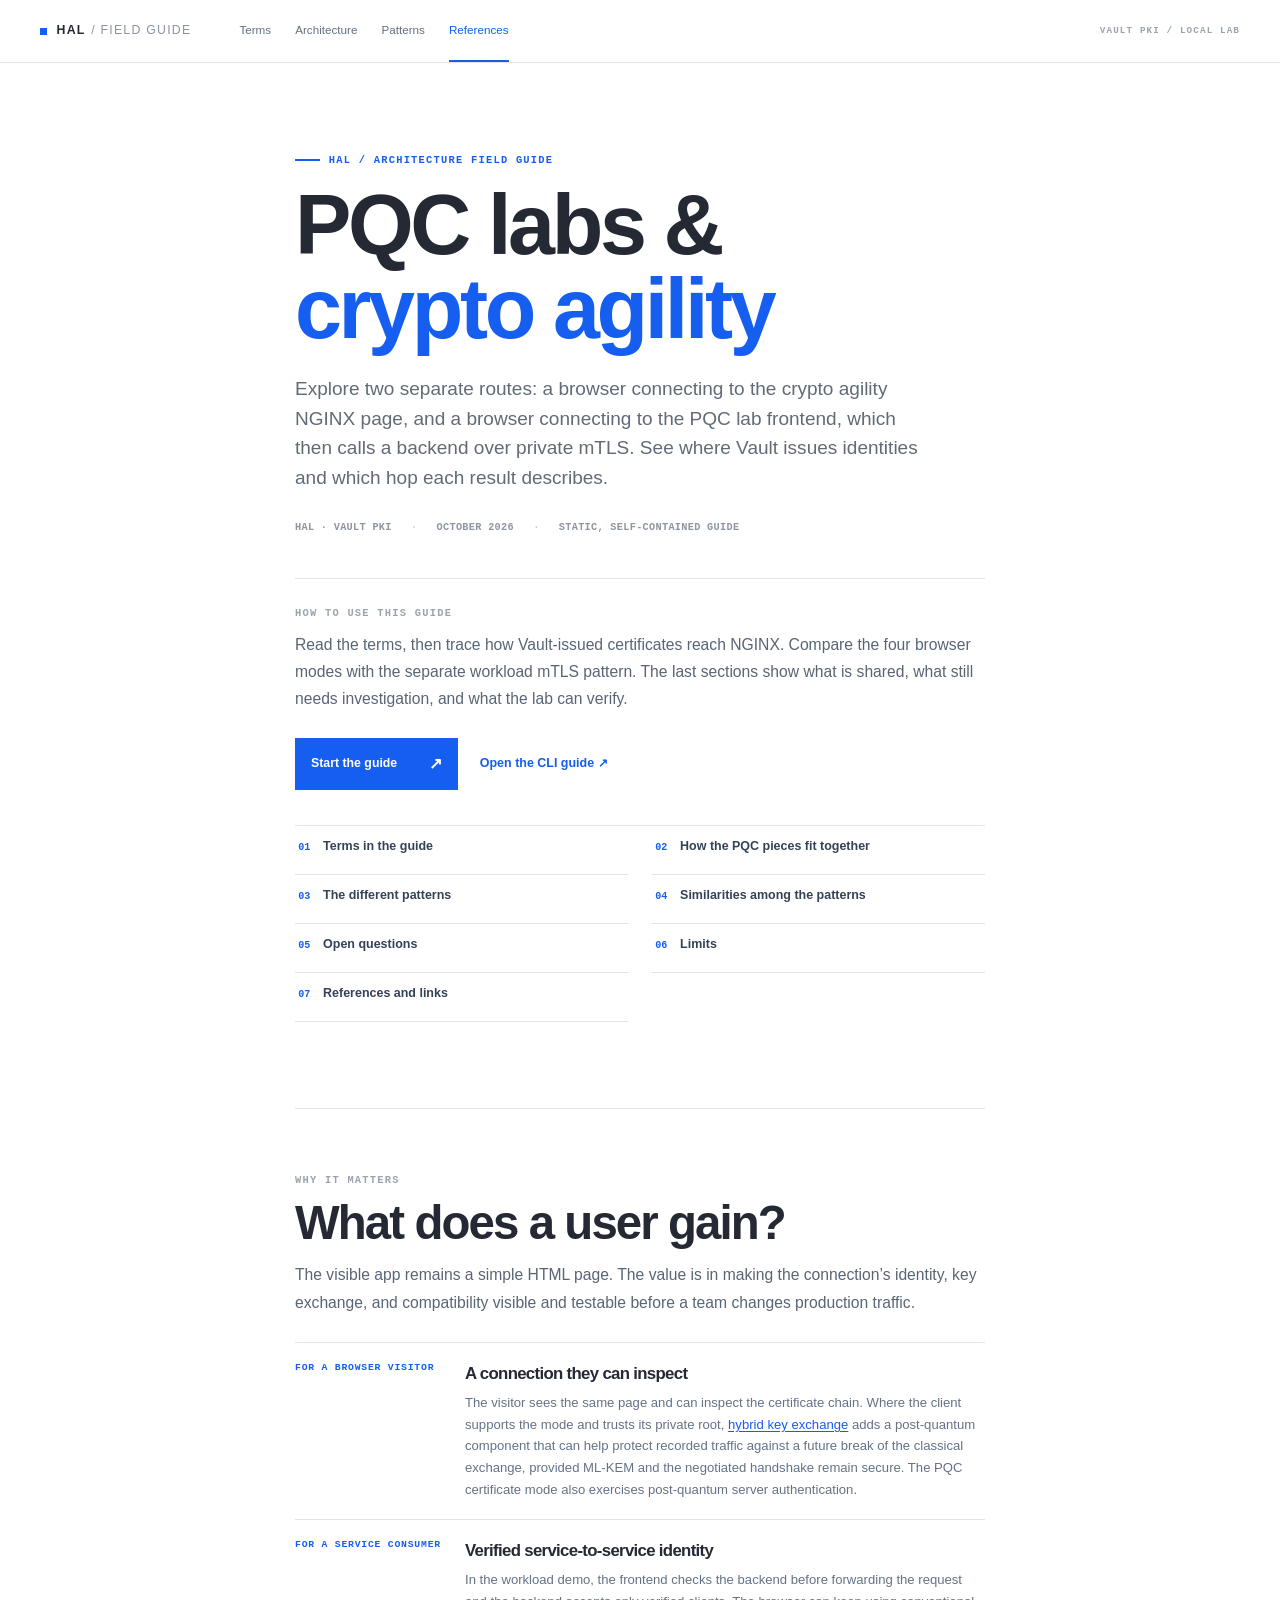
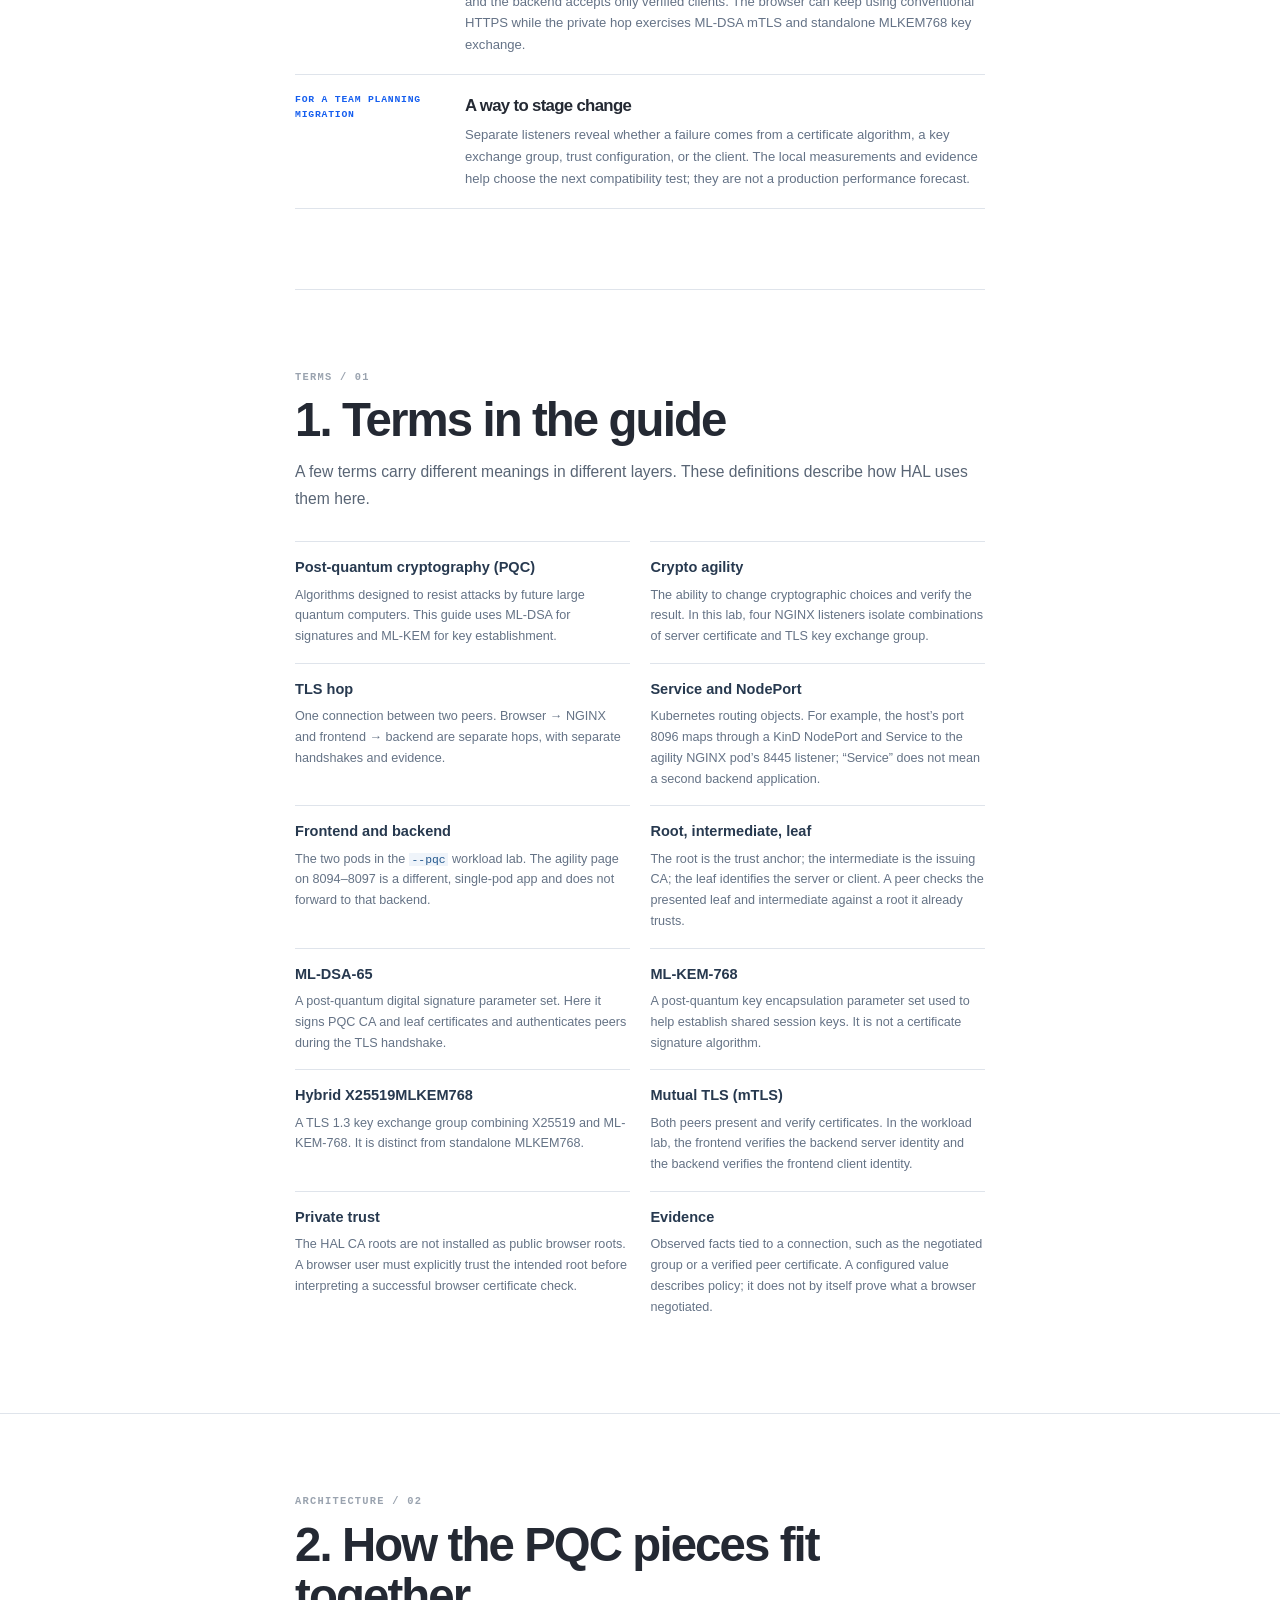
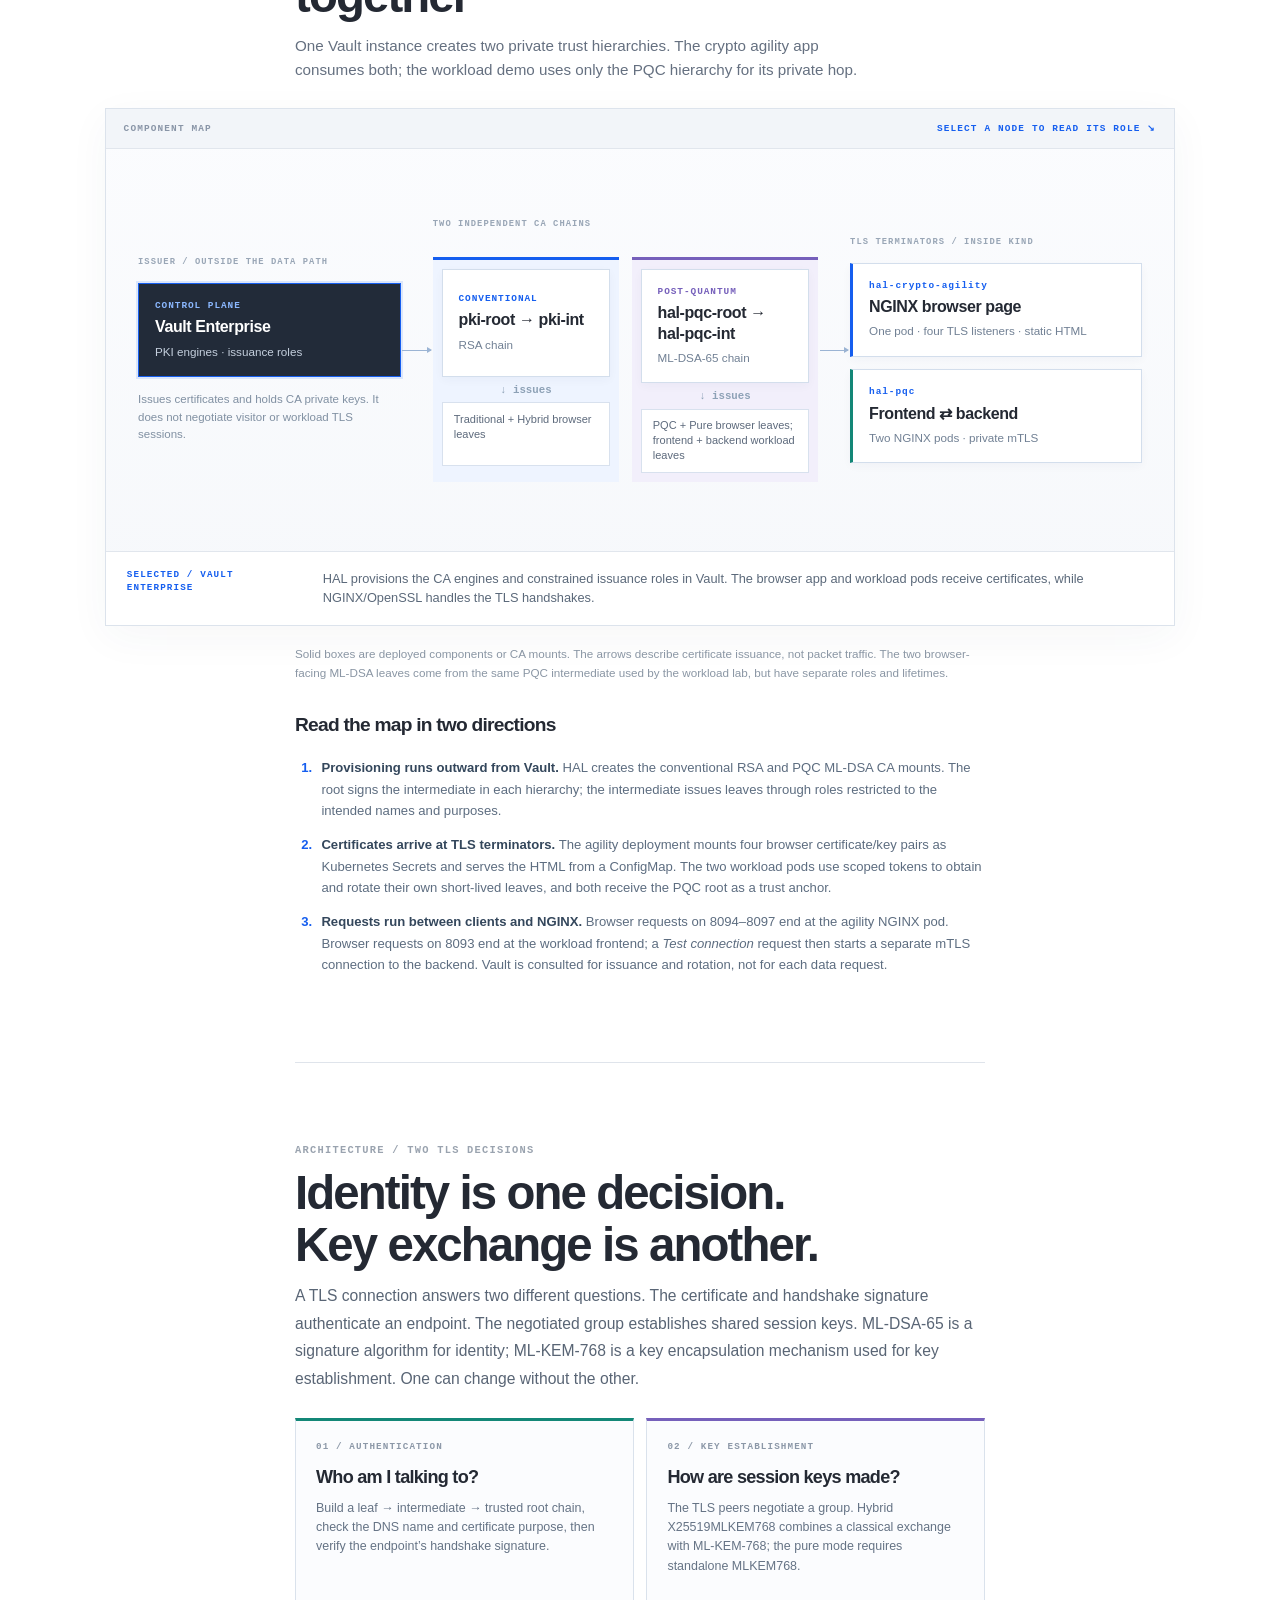
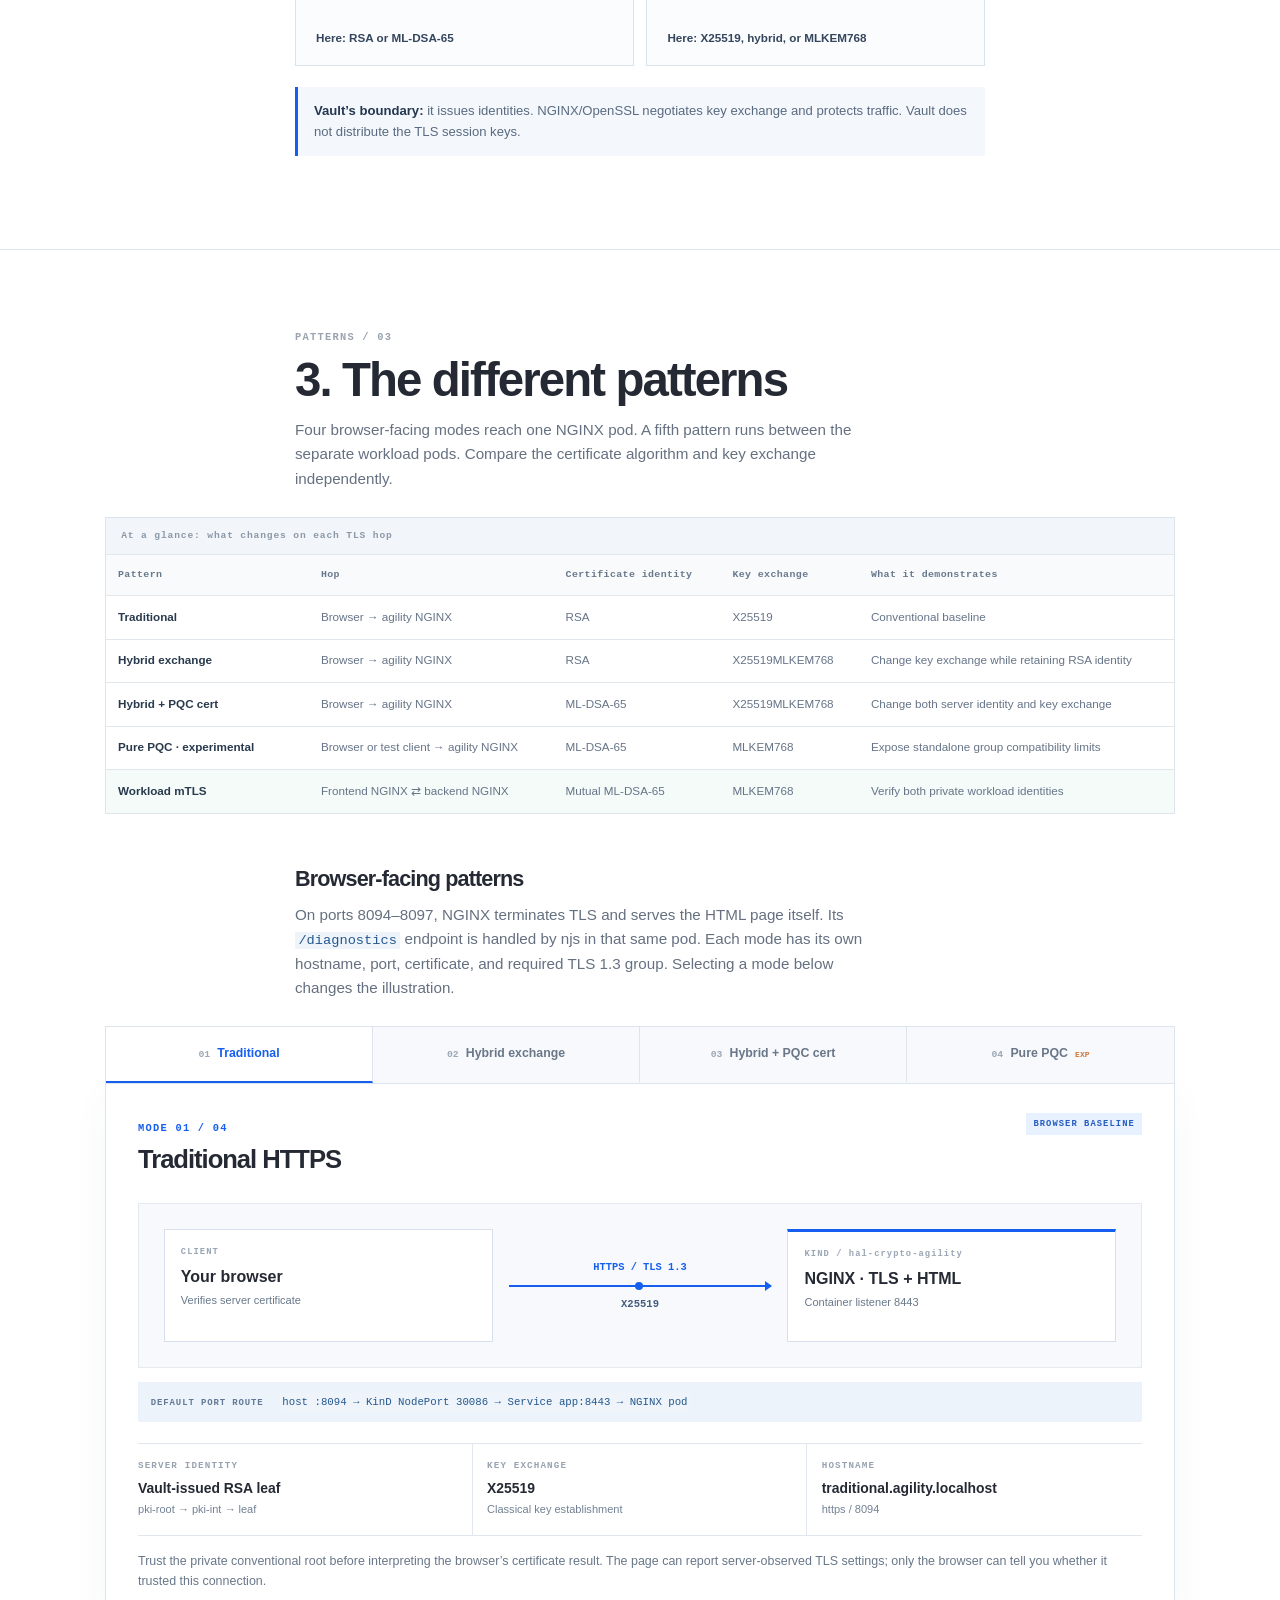
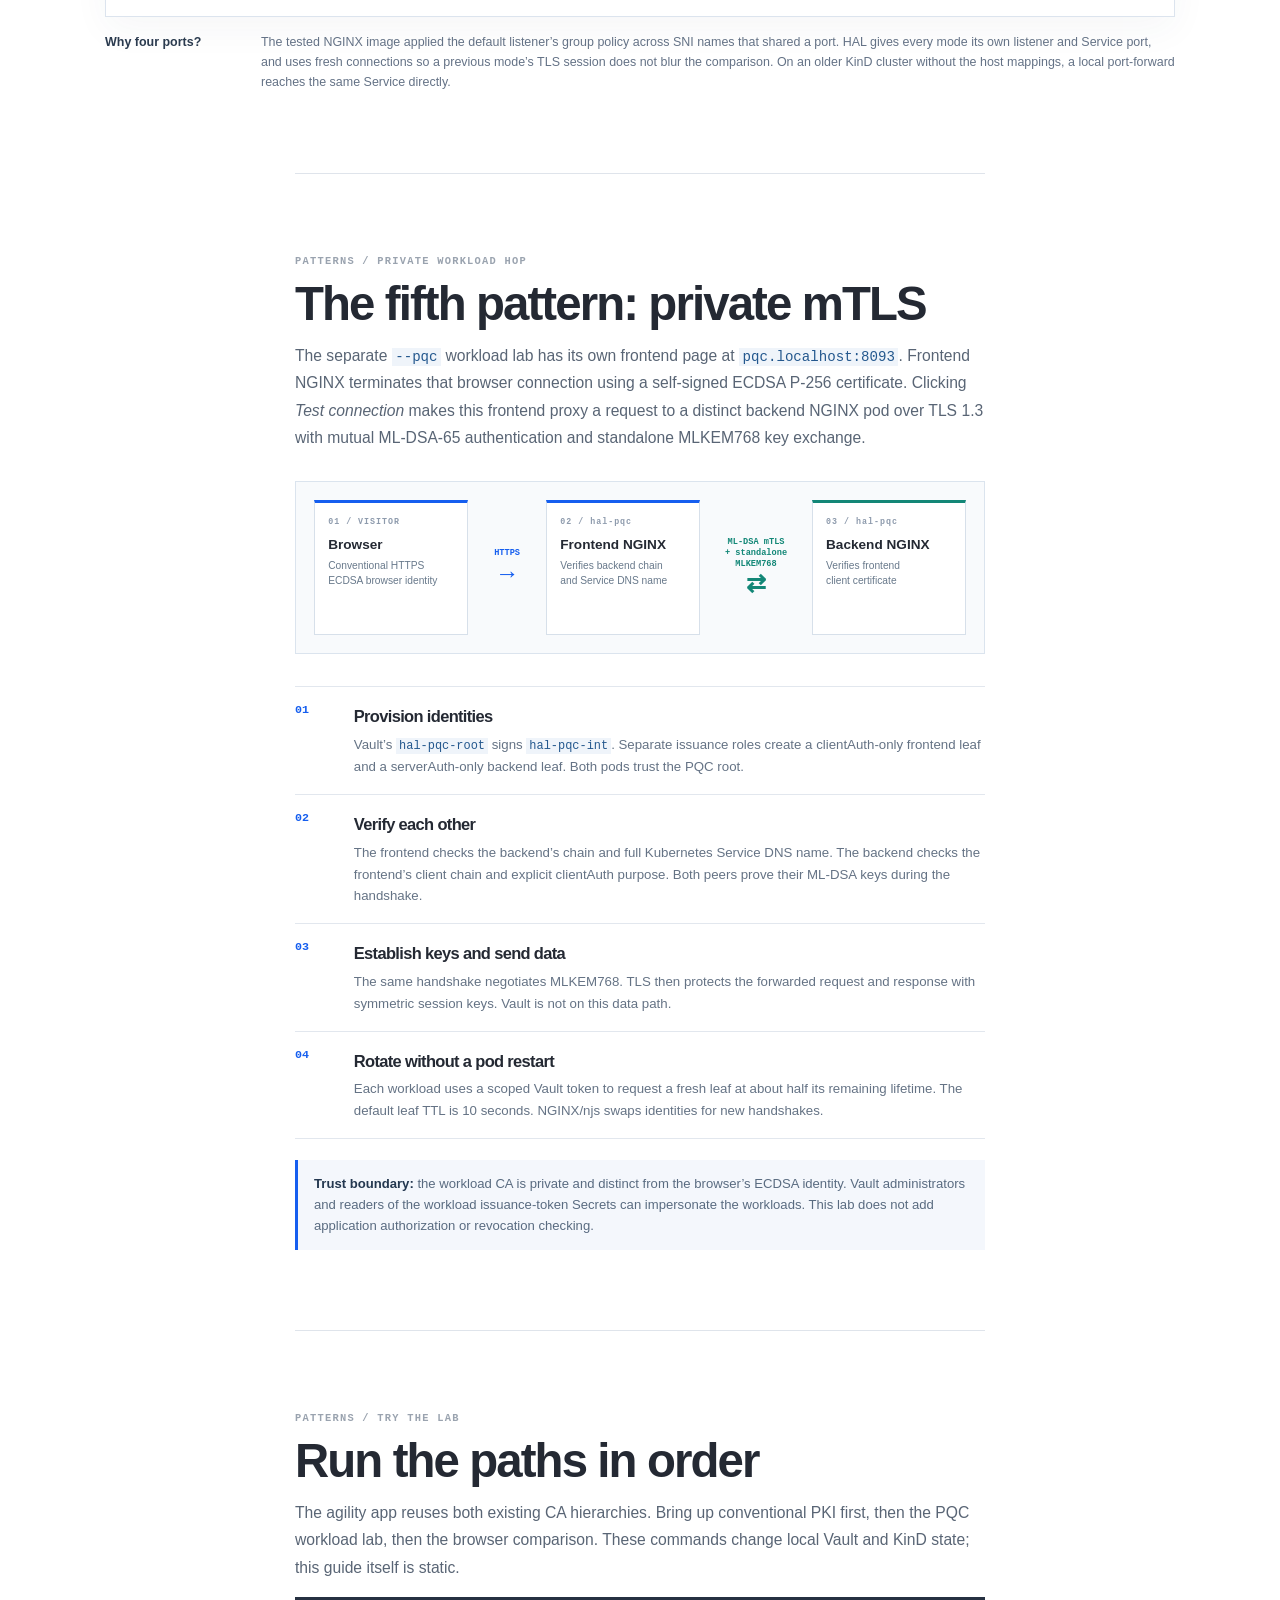
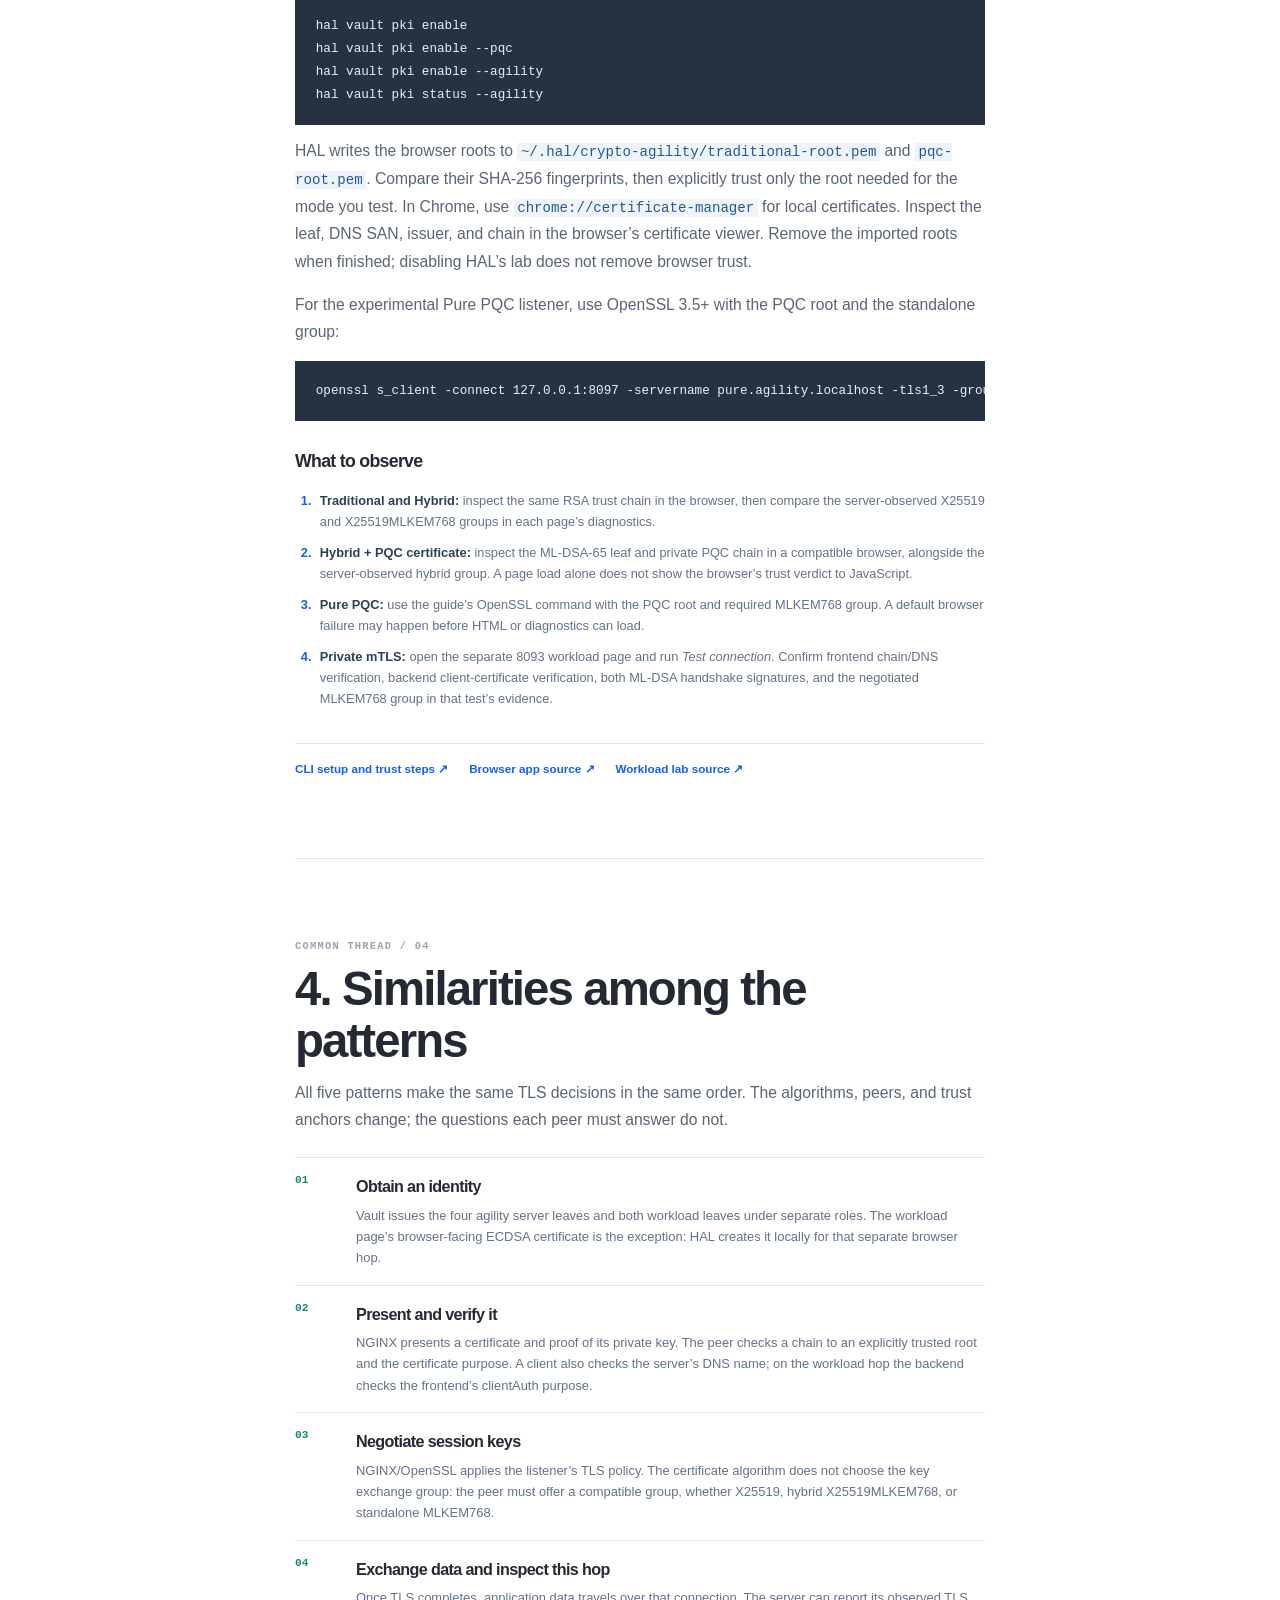
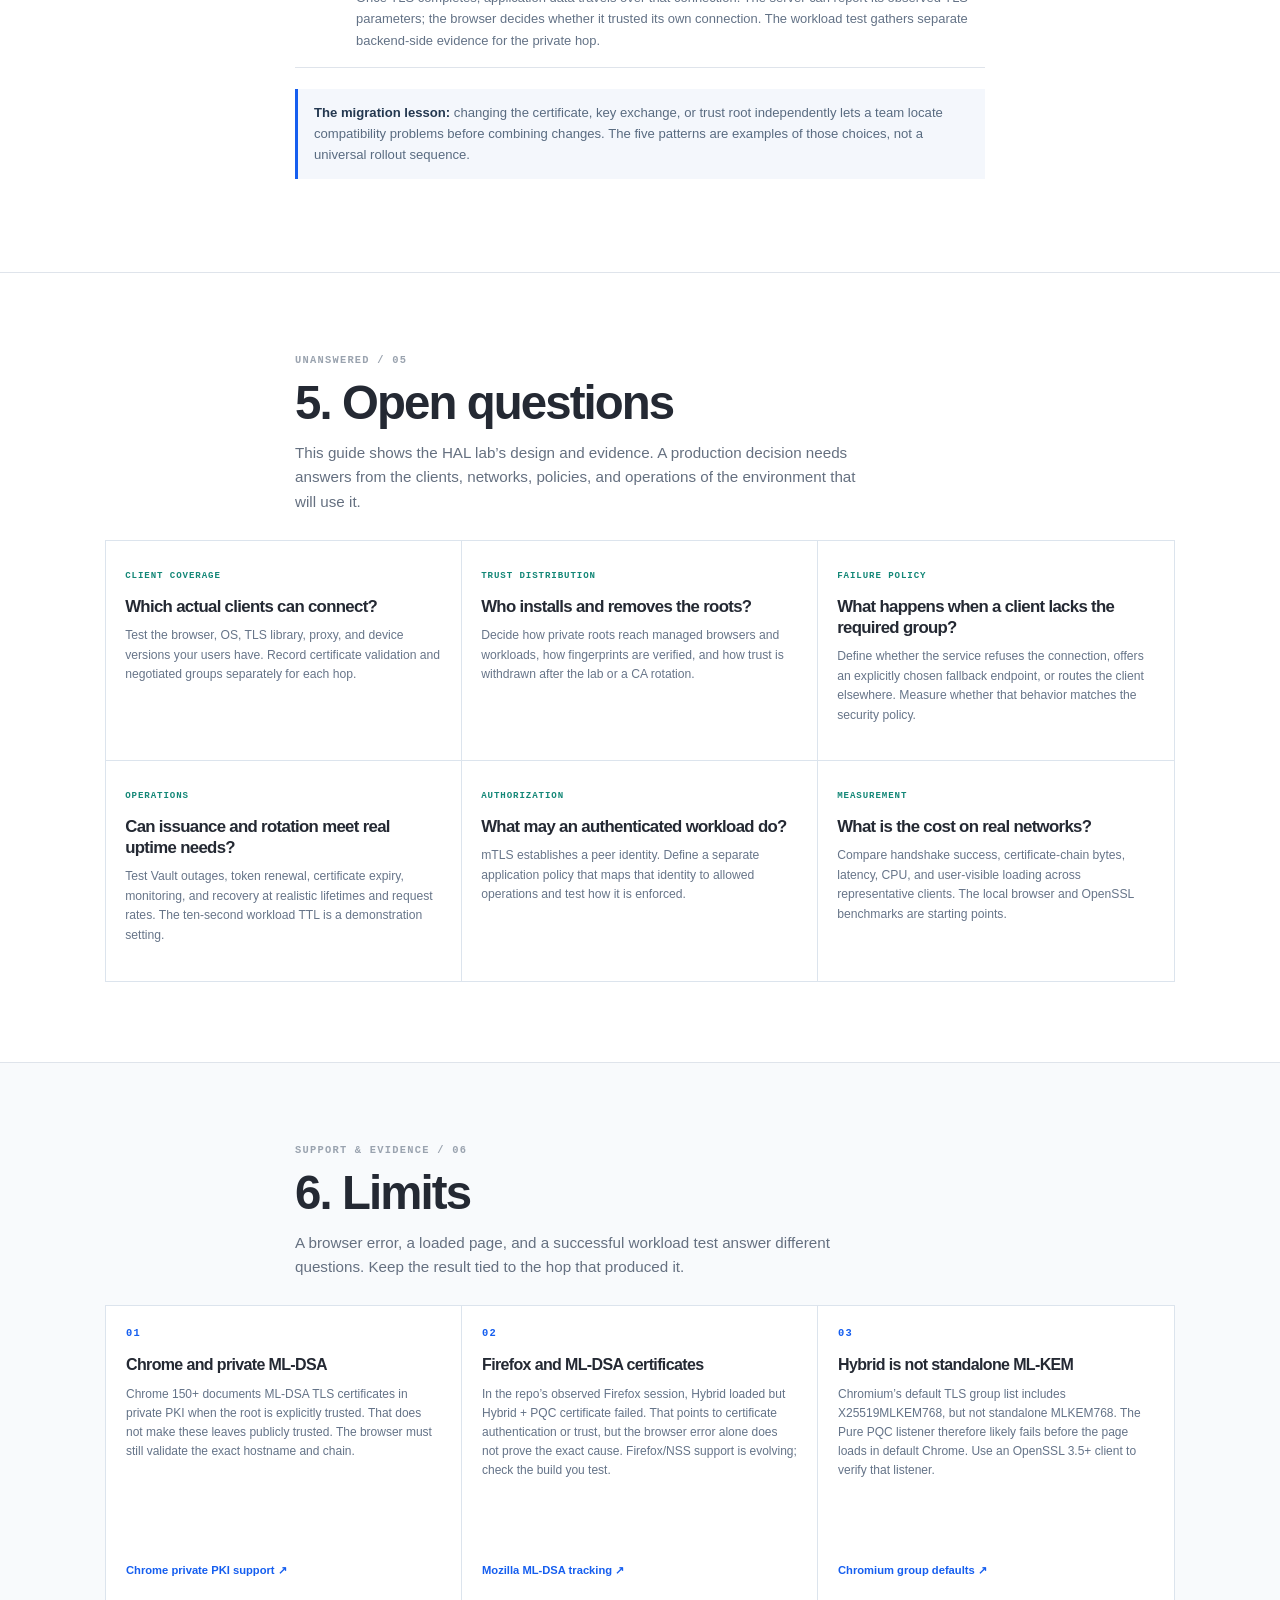
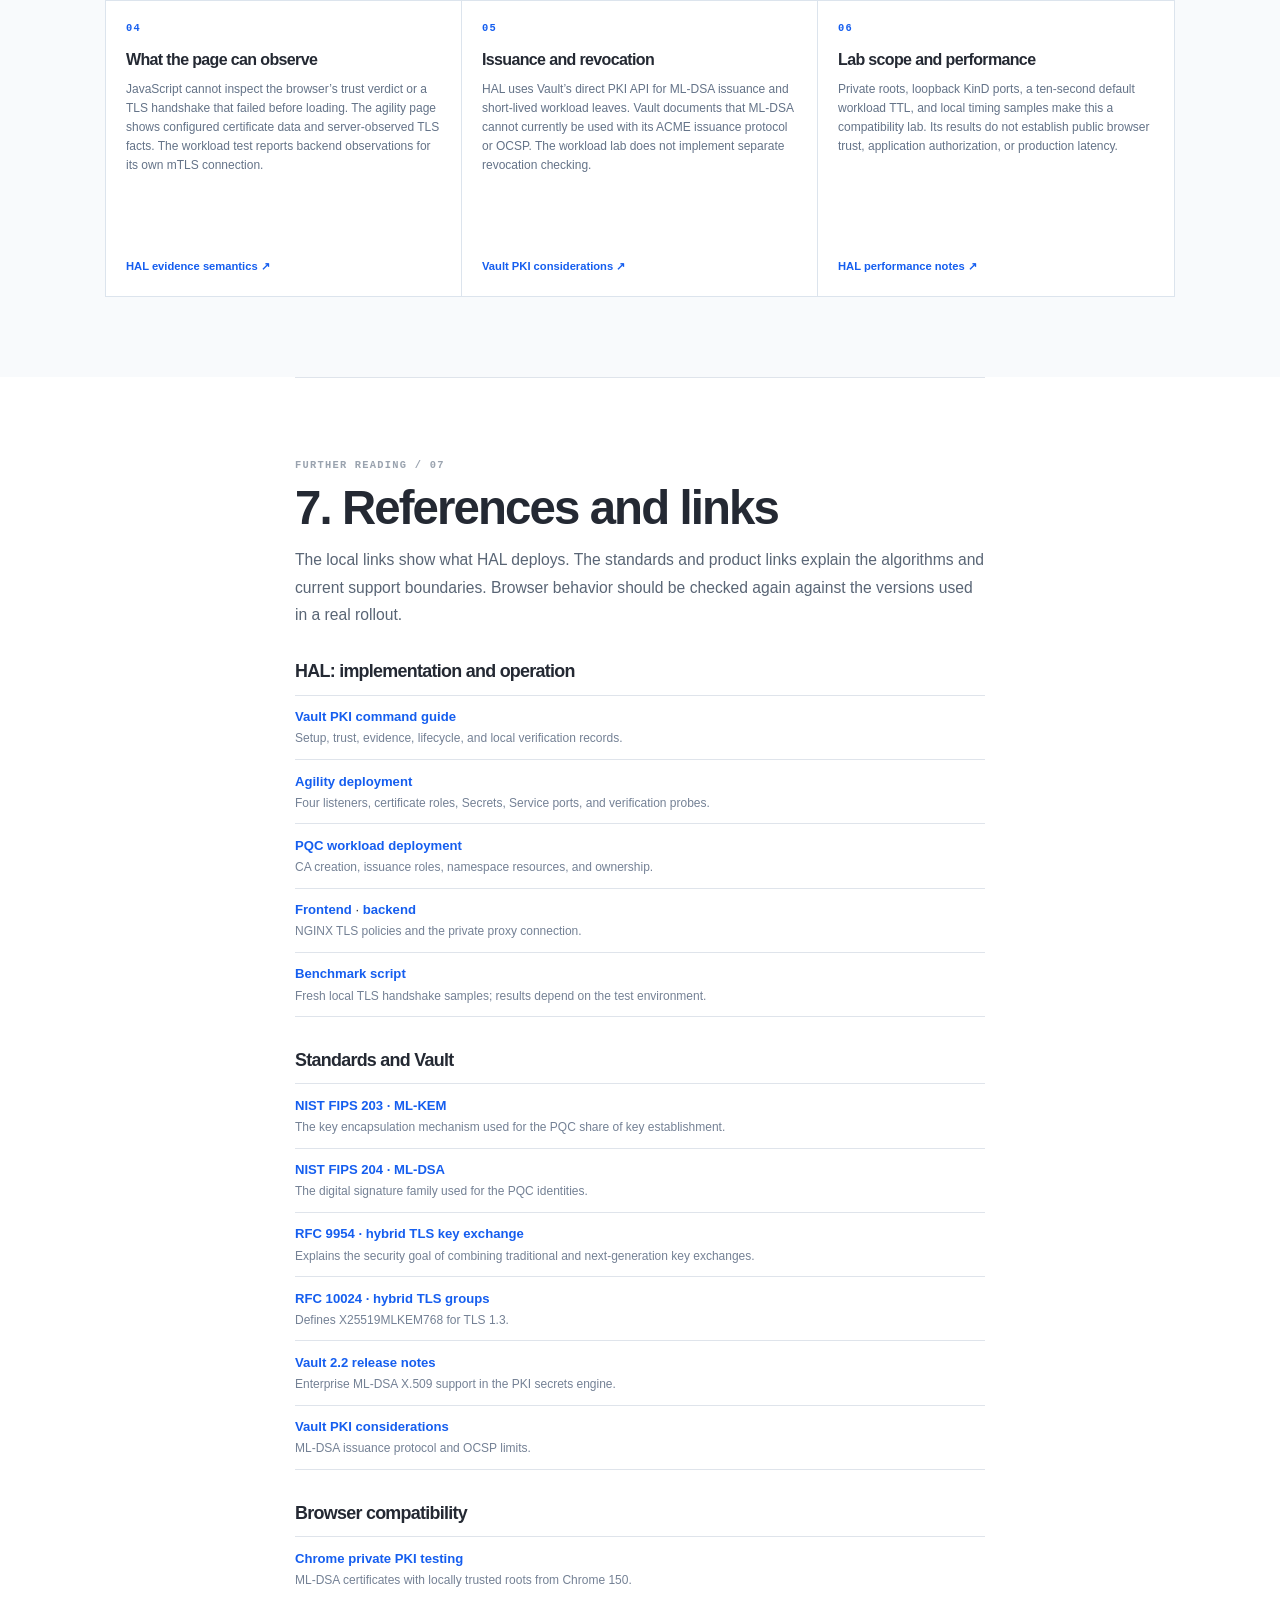
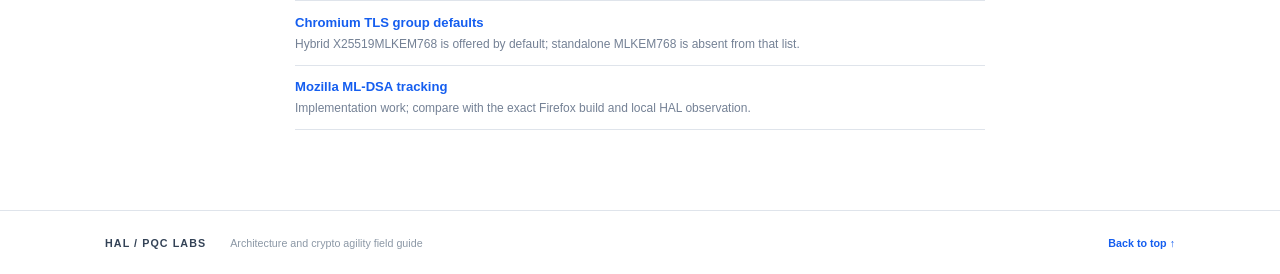
==== commit 247d28ed: "Merge PQC PKI lab into crypto agility demo" ====
--- a/docs/pqc-architecture/index.html
+++ b/docs/pqc-architecture/index.html
@@ -44,7 +44,7 @@
       <p class="body-copy">The visible app remains a simple HTML page. The value is in making the connection’s identity, key exchange, and compatibility visible and testable before a team changes production traffic.</p>
       <div class="value-list">
         <article><span>FOR A BROWSER VISITOR</span><h3>A connection they can inspect</h3><p>The visitor sees the same page and can inspect the certificate chain. Where the client supports the mode and trusts its private root, <a href="https://www.rfc-editor.org/rfc/rfc9954.html">hybrid key exchange</a> adds a post-quantum component that can help protect recorded traffic against a future break of the classical exchange, provided ML-KEM and the negotiated handshake remain secure. The PQC certificate mode also exercises post-quantum server authentication.</p></article>
-        <article><span>FOR A SERVICE CONSUMER</span><h3>Verified service-to-service identity</h3><p>In the workload demo, the frontend checks the backend before forwarding the request and the backend accepts only verified clients. The browser can keep using conventional HTTPS while the private hop exercises ML-DSA mTLS and hybrid key exchange.</p></article>
+        <article><span>FOR A SERVICE CONSUMER</span><h3>Verified service-to-service identity</h3><p>In the workload demo, the frontend checks the backend before forwarding the request and the backend accepts only verified clients. The browser can keep using conventional HTTPS while the private hop exercises ML-DSA mTLS and standalone MLKEM768 key exchange.</p></article>
         <article><span>FOR A TEAM PLANNING MIGRATION</span><h3>A way to stage change</h3><p>Separate listeners reveal whether a failure comes from a certificate algorithm, a key exchange group, trust configuration, or the client. The local measurements and evidence help choose the next compatibility test; they are not a production performance forecast.</p></article>
       </div>
     </section>
@@ -104,7 +104,7 @@
         <tr><th scope="row">Hybrid exchange</th><td>Browser → agility NGINX</td><td>RSA</td><td>X25519MLKEM768</td><td>Change key exchange while retaining RSA identity</td></tr>
         <tr><th scope="row">Hybrid + PQC cert</th><td>Browser → agility NGINX</td><td>ML-DSA-65</td><td>X25519MLKEM768</td><td>Change both server identity and key exchange</td></tr>
         <tr><th scope="row">Pure PQC · experimental</th><td>Browser or test client → agility NGINX</td><td>ML-DSA-65</td><td>MLKEM768</td><td>Expose standalone group compatibility limits</td></tr>
-        <tr><th scope="row">Workload mTLS</th><td>Frontend NGINX ⇄ backend NGINX</td><td>Mutual ML-DSA-65</td><td>X25519MLKEM768</td><td>Verify both private workload identities</td></tr>
+        <tr><th scope="row">Workload mTLS</th><td>Frontend NGINX ⇄ backend NGINX</td><td>Mutual ML-DSA-65</td><td>MLKEM768</td><td>Verify both private workload identities</td></tr>
       </tbody></table></div>
       <div class="section-heading reading pattern-intro"><h3>Browser-facing patterns</h3><p>On ports 8094–8097, NGINX terminates TLS and serves the HTML page itself. Its <code>/diagnostics</code> endpoint is handled by njs in that same pod. Each mode has its own hostname, port, certificate, and required TLS 1.3 group. Selecting a mode below changes the illustration.</p></div>
       <div class="mode-tabs" role="group" aria-label="Illustrated crypto agility mode"><button type="button" class="mode-tab" data-mode="traditional" aria-pressed="true"><span>01</span> Traditional</button><button type="button" class="mode-tab" data-mode="hybrid" aria-pressed="false"><span>02</span> Hybrid exchange</button><button type="button" class="mode-tab" data-mode="pqc" aria-pressed="false"><span>03</span> Hybrid + PQC cert</button><button type="button" class="mode-tab" data-mode="pure" aria-pressed="false"><span>04</span> Pure PQC <sup>EXP</sup></button></div>
@@ -120,9 +120,9 @@
 
     <section class="section reading" id="private-mtls" aria-labelledby="mtls-title">
       <span class="section-kicker">PATTERNS / PRIVATE WORKLOAD HOP</span><h2 id="mtls-title">The fifth pattern: private mTLS</h2>
-      <p class="body-copy">The separate <code>--pqc</code> workload lab has its own frontend page at <code>pqc.localhost:8093</code>. Frontend NGINX terminates that browser connection using a self-signed ECDSA P-256 certificate. Clicking <em>Test connection</em> makes this frontend proxy a request to a distinct backend NGINX pod over TLS 1.3 with mutual ML-DSA-65 authentication and hybrid X25519MLKEM768 key exchange.</p>
-      <div class="mtls-path" aria-label="PQC workload traffic path"><div class="mtls-path__node"><span>01 / VISITOR</span><strong>Browser</strong><small>Conventional HTTPS<br>ECDSA browser identity</small></div><div class="mtls-path__edge mtls-path__edge--browser"><span>HTTPS</span><b aria-hidden="true">→</b></div><div class="mtls-path__node"><span>02 / hal-pqc</span><strong>Frontend NGINX</strong><small>Verifies backend chain<br>and Service DNS name</small></div><div class="mtls-path__edge mtls-path__edge--pqc"><span>ML-DSA mTLS<br>+ hybrid ML-KEM</span><b aria-hidden="true">⇄</b></div><div class="mtls-path__node"><span>03 / hal-pqc</span><strong>Backend NGINX</strong><small>Verifies frontend<br>client certificate</small></div></div>
-      <ol class="sequence"><li><span>01</span><div><h3>Provision identities</h3><p>Vault’s <code>hal-pqc-root</code> signs <code>hal-pqc-int</code>. Separate issuance roles create a clientAuth-only frontend leaf and a serverAuth-only backend leaf. Both pods trust the PQC root.</p></div></li><li><span>02</span><div><h3>Verify each other</h3><p>The frontend checks the backend’s chain and full Kubernetes Service DNS name. The backend checks the frontend’s client chain and explicit clientAuth purpose. Both peers prove their ML-DSA keys during the handshake.</p></div></li><li><span>03</span><div><h3>Establish keys and send data</h3><p>The same handshake negotiates X25519MLKEM768. TLS then protects the forwarded request and response with symmetric session keys. Vault is not on this data path.</p></div></li><li><span>04</span><div><h3>Rotate without a pod restart</h3><p>Each workload uses a scoped Vault token to request a fresh leaf at about half its remaining lifetime. The default leaf TTL is 10 seconds. NGINX/njs swaps identities for new handshakes.</p></div></li></ol>
+      <p class="body-copy">The separate <code>--pqc</code> workload lab has its own frontend page at <code>pqc.localhost:8093</code>. Frontend NGINX terminates that browser connection using a self-signed ECDSA P-256 certificate. Clicking <em>Test connection</em> makes this frontend proxy a request to a distinct backend NGINX pod over TLS 1.3 with mutual ML-DSA-65 authentication and standalone MLKEM768 key exchange.</p>
+      <div class="mtls-path" aria-label="PQC workload traffic path"><div class="mtls-path__node"><span>01 / VISITOR</span><strong>Browser</strong><small>Conventional HTTPS<br>ECDSA browser identity</small></div><div class="mtls-path__edge mtls-path__edge--browser"><span>HTTPS</span><b aria-hidden="true">→</b></div><div class="mtls-path__node"><span>02 / hal-pqc</span><strong>Frontend NGINX</strong><small>Verifies backend chain<br>and Service DNS name</small></div><div class="mtls-path__edge mtls-path__edge--pqc"><span>ML-DSA mTLS<br>+ standalone MLKEM768</span><b aria-hidden="true">⇄</b></div><div class="mtls-path__node"><span>03 / hal-pqc</span><strong>Backend NGINX</strong><small>Verifies frontend<br>client certificate</small></div></div>
+      <ol class="sequence"><li><span>01</span><div><h3>Provision identities</h3><p>Vault’s <code>hal-pqc-root</code> signs <code>hal-pqc-int</code>. Separate issuance roles create a clientAuth-only frontend leaf and a serverAuth-only backend leaf. Both pods trust the PQC root.</p></div></li><li><span>02</span><div><h3>Verify each other</h3><p>The frontend checks the backend’s chain and full Kubernetes Service DNS name. The backend checks the frontend’s client chain and explicit clientAuth purpose. Both peers prove their ML-DSA keys during the handshake.</p></div></li><li><span>03</span><div><h3>Establish keys and send data</h3><p>The same handshake negotiates MLKEM768. TLS then protects the forwarded request and response with symmetric session keys. Vault is not on this data path.</p></div></li><li><span>04</span><div><h3>Rotate without a pod restart</h3><p>Each workload uses a scoped Vault token to request a fresh leaf at about half its remaining lifetime. The default leaf TTL is 10 seconds. NGINX/njs swaps identities for new handshakes.</p></div></li></ol>
       <div class="inline-note"><strong>Trust boundary:</strong> the workload CA is private and distinct from the browser’s ECDSA identity. Vault administrators and readers of the workload issuance-token Secrets can impersonate the workloads. This lab does not add application authorization or revocation checking.</div>
     </section>
 
@@ -139,7 +139,7 @@
         <li><strong>Traditional and Hybrid:</strong> inspect the same RSA trust chain in the browser, then compare the server-observed X25519 and X25519MLKEM768 groups in each page’s diagnostics.</li>
         <li><strong>Hybrid + PQC certificate:</strong> inspect the ML-DSA-65 leaf and private PQC chain in a compatible browser, alongside the server-observed hybrid group. A page load alone does not show the browser’s trust verdict to JavaScript.</li>
         <li><strong>Pure PQC:</strong> use the guide’s OpenSSL command with the PQC root and required MLKEM768 group. A default browser failure may happen before HTML or diagnostics can load.</li>
-        <li><strong>Private mTLS:</strong> open the separate 8093 workload page and run <em>Test connection</em>. Confirm frontend chain/DNS verification, backend client-certificate verification, both ML-DSA handshake signatures, and the negotiated hybrid group in that test’s evidence.</li>
+        <li><strong>Private mTLS:</strong> open the separate 8093 workload page and run <em>Test connection</em>. Confirm frontend chain/DNS verification, backend client-certificate verification, both ML-DSA handshake signatures, and the negotiated MLKEM768 group in that test’s evidence.</li>
       </ol></div>
       <div class="closing-links"><a href="../commands/vault-pki.md#browser-facing-crypto-agility-demo---agility">CLI setup and trust steps ↗</a><a href="../../cmd/vault/pki-agility/index.html">Browser app source ↗</a><a href="../../cmd/vault/pki-pqc/index.html">Workload lab source ↗</a></div>
     </section>
